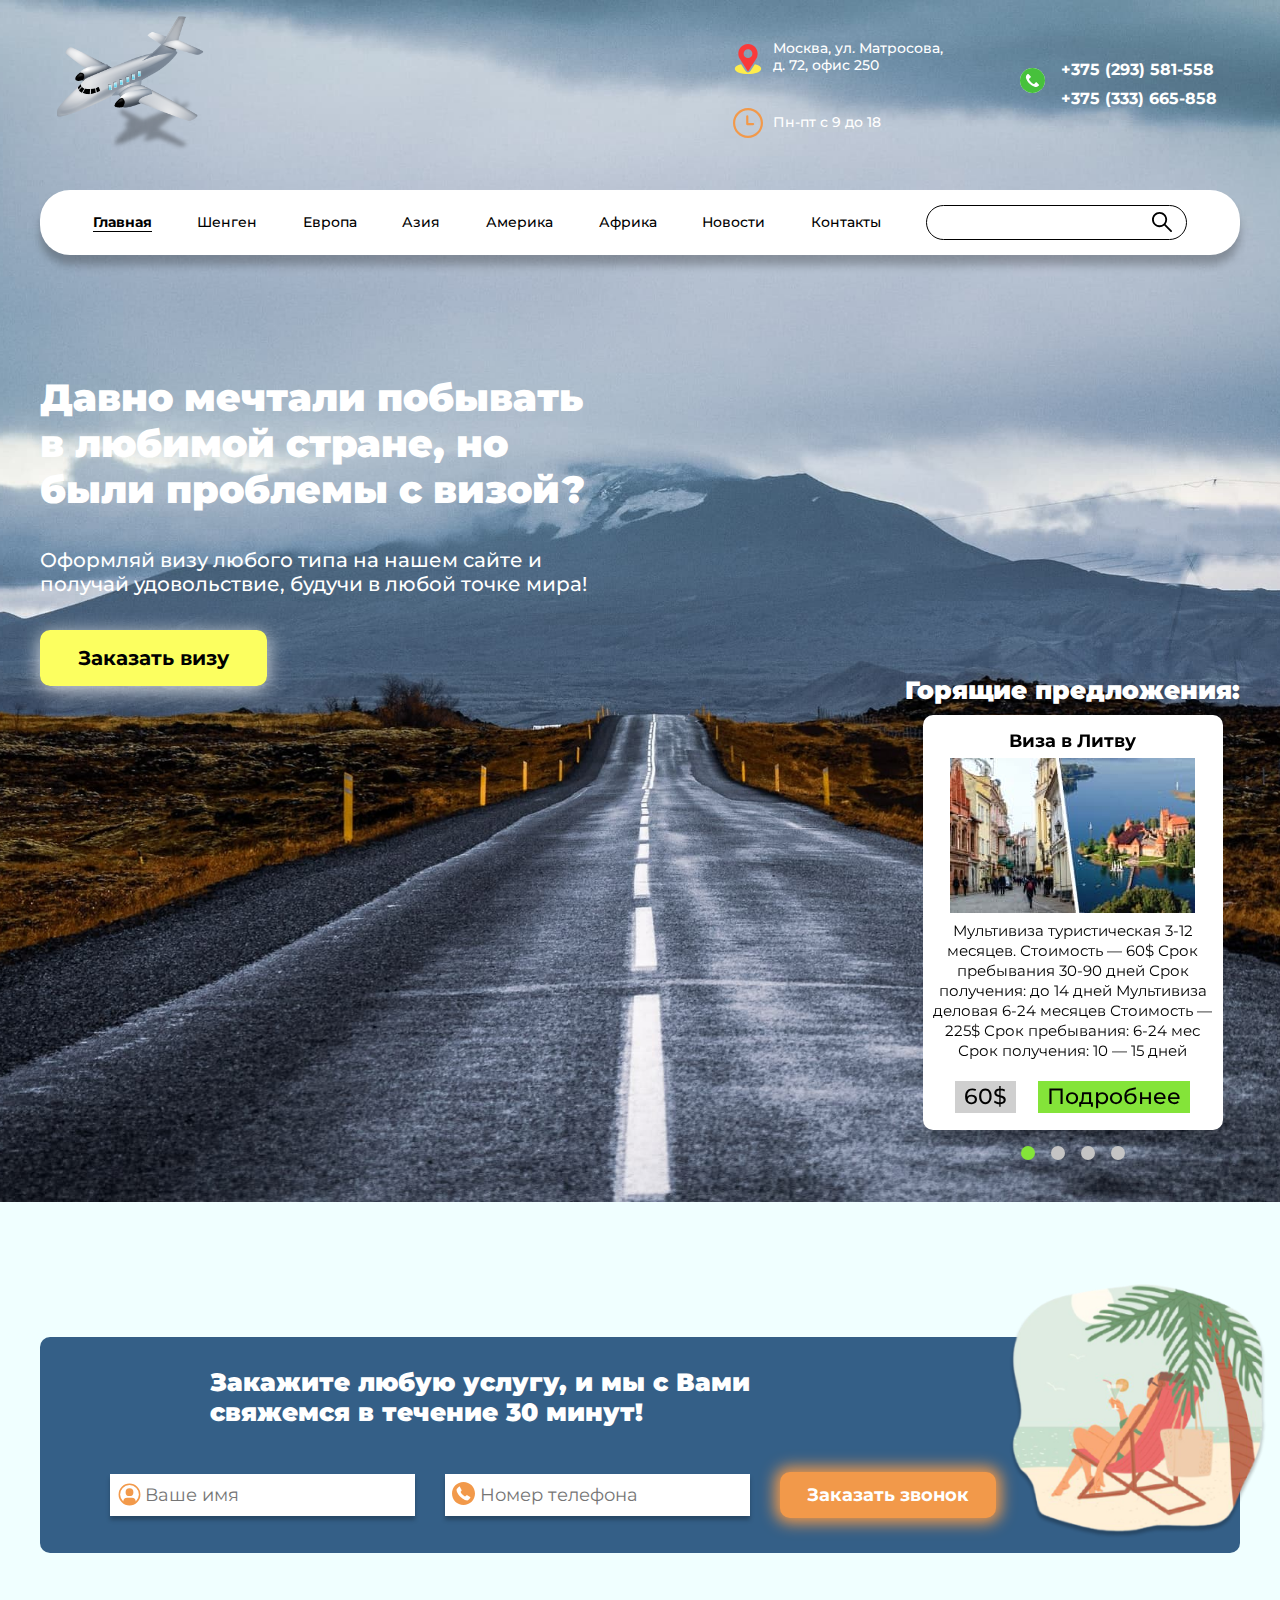
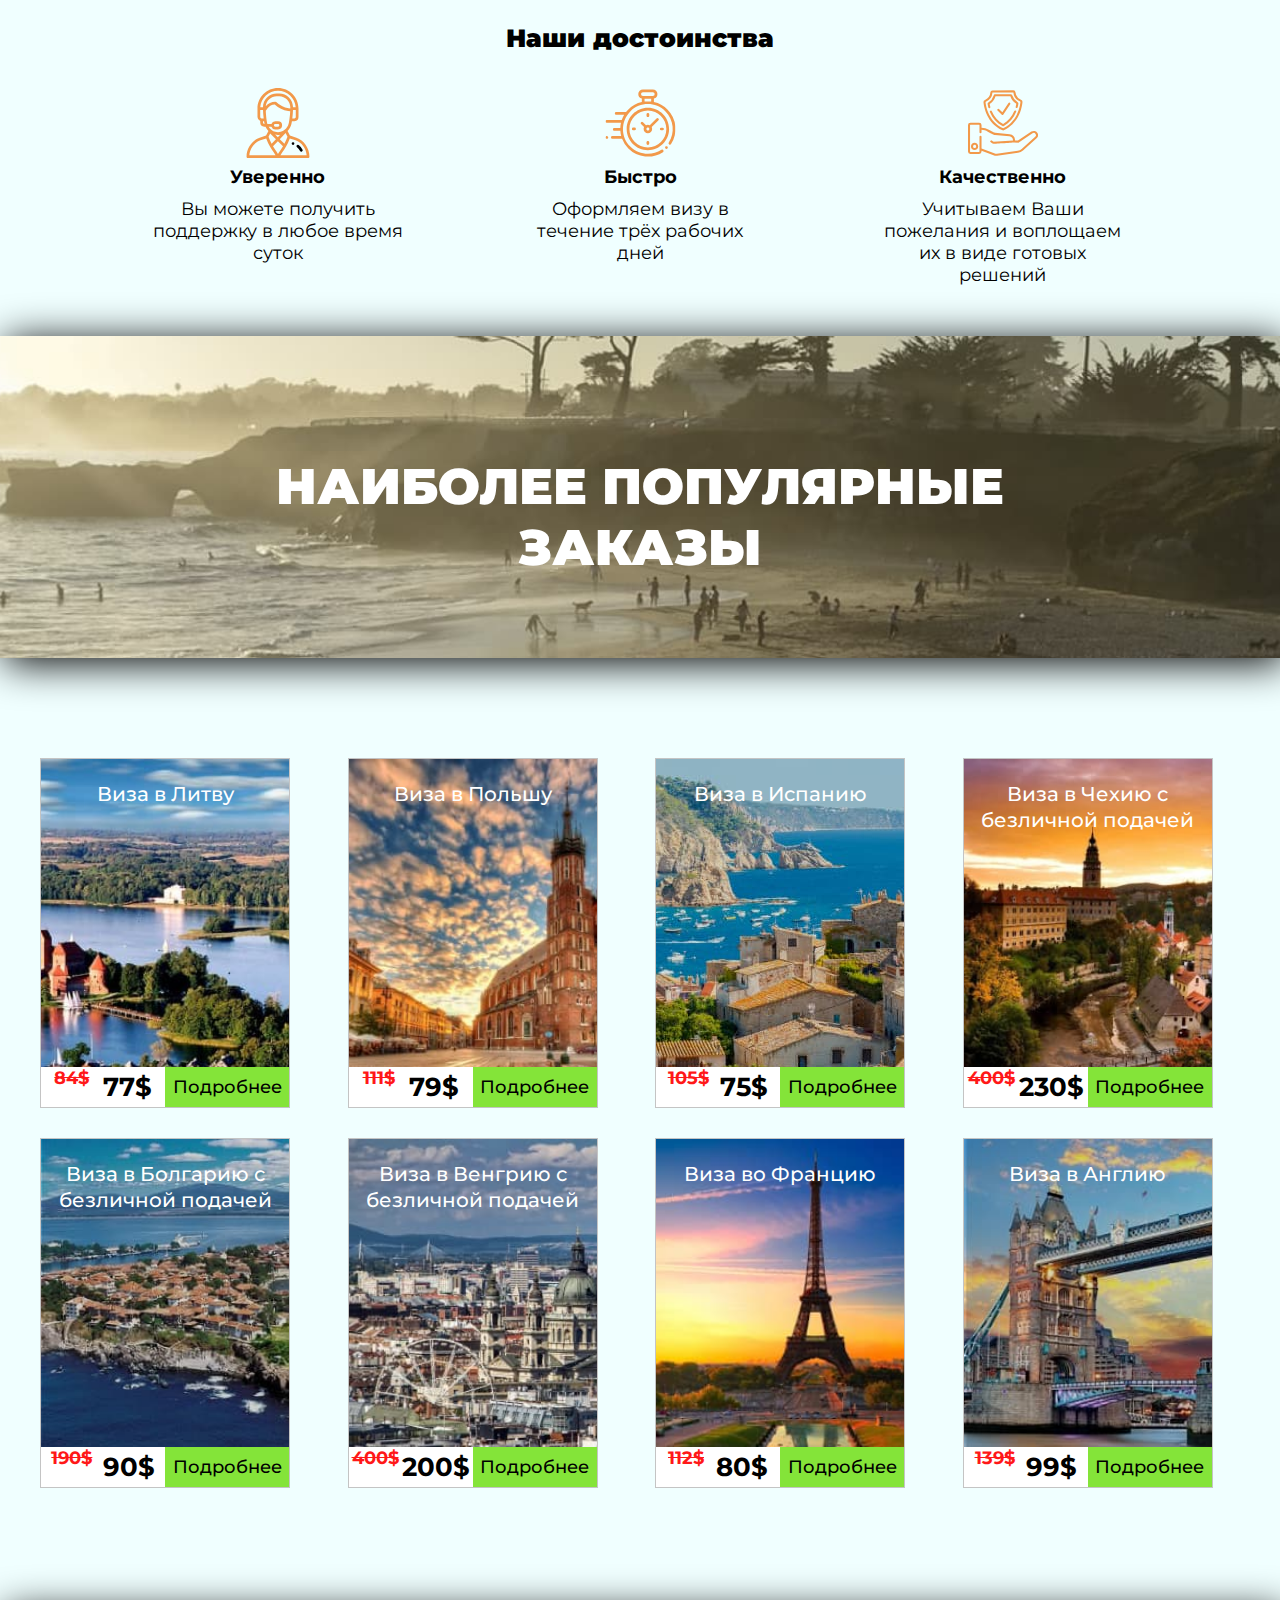
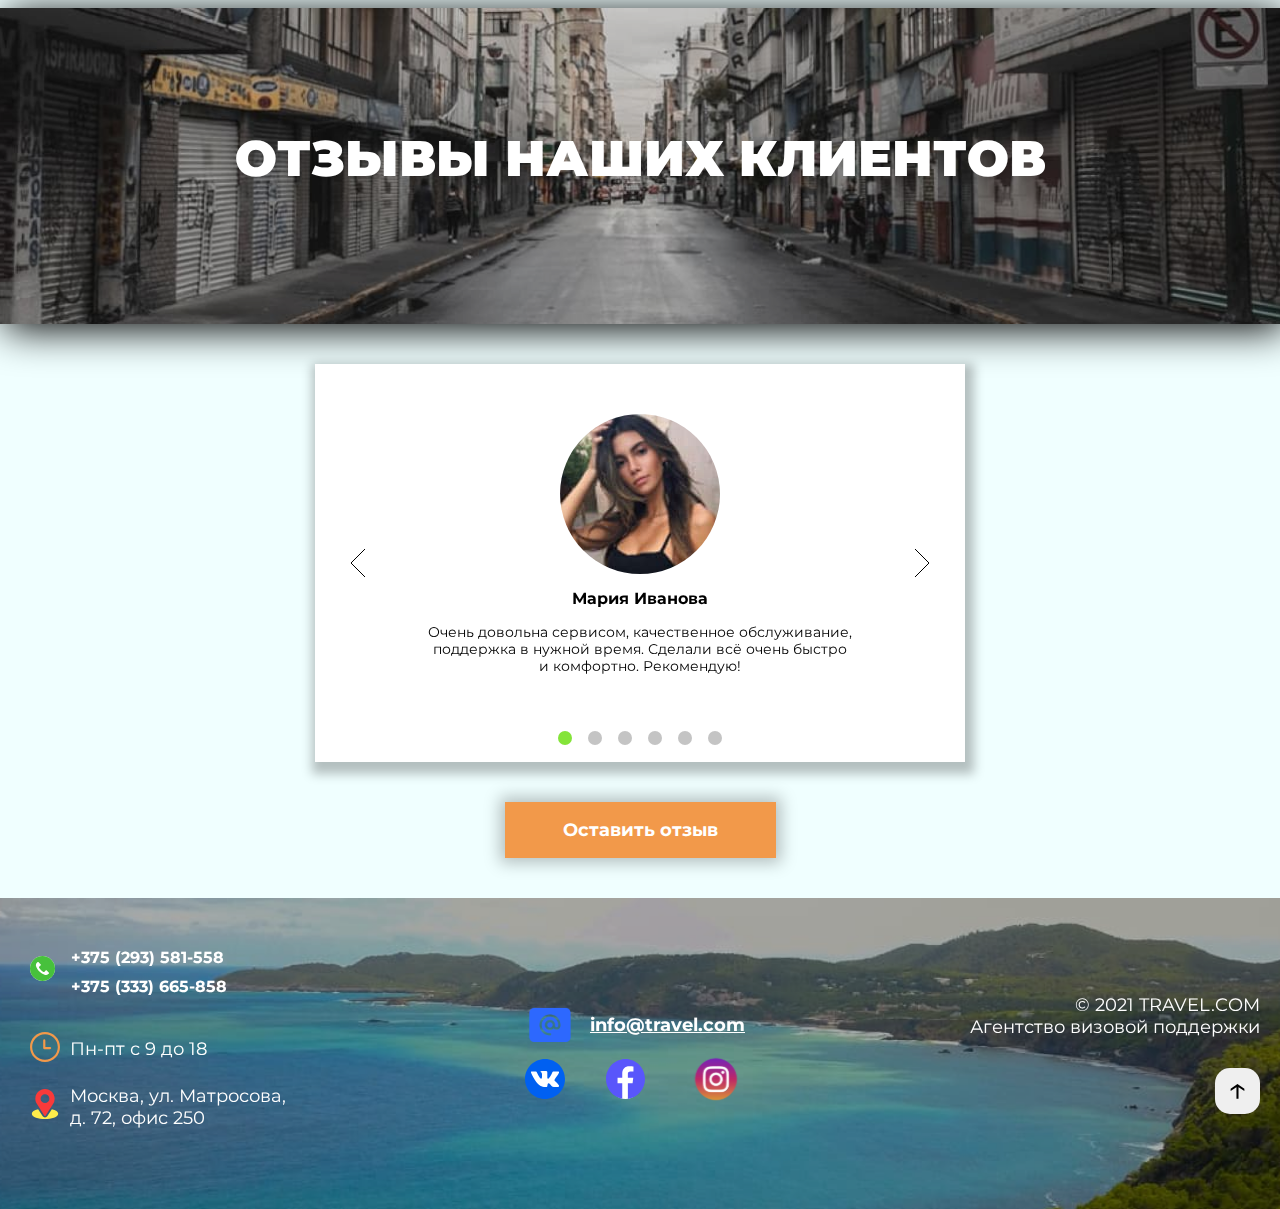
==== index.html @ 192dc411 "Travelling-public" ====
<!DOCTYPE html>
<html lang="ru">

<head>
   <meta charset="UTF-8">
   <meta http-equiv="X-UA-Compatible" content="IE=edge">
   <meta name="viewport" content="width=device-width, initial-scale=1.0">
   <title>Travel</title>
   <link rel="icon" href="images/icon.png">
   <link rel="stylesheet" type="text/css" href="slick/slick.css" />
   <link rel="stylesheet" href="css/style.min.css">
</head>


<div class="header__inner">
   <header class="header" id="header">
      <div class="container">
         <div class="header-top">
            <a class="header-logo" href="index.html">
               <img class="header-logo__img" src="images/logo.png" alt="Logo image">
            </a>
            <div class="header-top__contacts">
               <div class="header-top__contacts-block">
                  <div class="header-top__contacts-place contacts-place">
                     <p class="header-top__contacts-placetext">
                        Москва, ул. Матросова,
                        д. 72, офис 250
                     </p>
                  </div>
                  <div class="header-top__contacts-time contacts-time">
                     <p class="header-top__contacts-timetext">
                        Пн-пт с 9 до 18
                     </p>
                  </div>
               </div>
               <div class="header-top__contacts-phone contacts-phone">
                  <a class="header-top__contacts-phonelink" href="tel:+375293581558">+375 (293) 581-558</a>
                  <a class="header-top__contacts-phonelink" href="tel:+375333665858">+375 (333) 665-858</a>
               </div>
            </div>
            <button class="header-top__btn">
               <span></span>
            </button>
         </div>

         <nav class="header-nav ">
            <div class="header-nav__inner">
               <ul class="header-nav__menu">
                  <li class="header-nav__list">
                     <a class="header-nav__link header-nav__link--active" href="index.html">
                        Главная
                     </a>
                  </li>
                  <li class="header-nav__list">
                     <a class="header-nav__link" href="shengen.html">
                        Шенген
                     </a>
                  </li>
                  <li class="header-nav__list">
                     <a class="header-nav__link" href="europe.html">
                        Европа
                     </a>
                  </li>
                  <li class="header-nav__list">
                     <a class="header-nav__link" href="asia.html">
                        Азия
                     </a>
                  </li>
                  <li class="header-nav__list">
                     <a class="header-nav__link" href="america.html">
                        Америка
                     </a>
                  </li>
                  <li class="header-nav__list">
                     <a class="header-nav__link" href="africa.html">
                        Африка
                     </a>
                  </li>
                  <li class="header-nav__list">
                     <a class="header-nav__link" href="news.html">
                        Новости
                     </a>
                  </li>
                  <li class="header-nav__list">
                     <a class="header-nav__link" href="contacts.html">
                        Контакты
                     </a>
                  </li>
                  <li class="header-nav__list header-nav__list-search">
                     <input class="header-nav__input" type="text">
                  </li>
               </ul>
            </div>
         </nav>
      </div>
   </header>

   <div class="header-main">
      <div class="container">
         <div class="header-main__wrapper">
            <div class="header-info">
               <h1 class="header-info__title">Давно мечтали побывать в любимой стране, но были проблемы с визой?
               </h1>
               <p class="header-info__subtitle">Оформляй визу любого типа на нашем сайте и получай удовольствие,
                  будучи
                  в любой точке мира!</p>
               <a class="header-info__btn" href="visa.html">Заказать визу</a>
            </div>
            <div class="header-slider">
               <h4 class="header-slider__title">Горящие предложения:</h4>
               <div class="header-slider__inner">
                  <div class="header-slider__item">
                     <h4 class="header-slider__country">Виза в Литву</h4>
                     <img class="header-slider__photo" src="images/slider/litva.jpg" alt="Visa">
                     <p class="header-slider__description"> Мультивиза туристическая 3-12 месяцев. Стоимость — 60$
                        Срок пребывания 30-90 дней Срок получения: до 14 дней Мультивиза деловая 6-24 месяцев
                        Стоимость — 225$ Срок пребывания: 6-24 мес Срок получения: 10 — 15 дней</p>
                     <div class="header-slider__info">
                        <p class="header-slider__price">60$</p>
                        <a href="visa.html" class="header-slider__moreinfo">Подробнее</a>
                     </div>
                  </div>
                  <div class="header-slider__item">
                     <h4 class="header-slider__country">Виза в Канаду</h4>
                     <img class="header-slider__photo" src="images/slider/canada.jpg" alt="Visa">
                     <p class="header-slider__description"> Мультивиза туристическая 3-12 месяцев. Стоимость —
                        120$
                        Срок пребывания 30-90 дней Срок получения: до 14 дней Мультивиза деловая 6-24 месяцев
                        Стоимость — 225$ Срок пребывания: 6-24 мес Срок получения: 10 — 15 дней</p>
                     <div class="header-slider__info">
                        <p class="header-slider__price">120$</p>
                        <a href="visa.html" class="header-slider__moreinfo">Подробнее</a>
                     </div>
                  </div>
                  <div class="header-slider__item">
                     <h4 class="header-slider__country">Виза в Болгарию</h4>
                     <img class="header-slider__photo" src="images/slider/bulgaria.jpg" alt="Visa">
                     <p class="header-slider__description"> Мультивиза туристическая 3-12 месяцев. Стоимость — 90$
                        Срок пребывания 30-90 дней Срок получения: до 14 дней Мультивиза деловая 6-24 месяцев
                        Стоимость — 225$ Срок пребывания: 6-24 мес Срок получения: 10 — 15 дней</p>
                     <div class="header-slider__info">
                        <p class="header-slider__price">90$</p>
                        <a href="visa.html" class="header-slider__moreinfo">Подробнее</a>
                     </div>
                  </div>
                  <div class="header-slider__item">
                     <h4 class="header-slider__country">Виза в Египет</h4>
                     <img class="header-slider__photo" src="images/slider/egipet.jpg" alt="Visa">
                     <p class="header-slider__description"> Мультивиза туристическая 3-12 месяцев. Стоимость — 50$
                        Срок пребывания 30-90 дней Срок получения: до 14 дней Мультивиза деловая 6-24 месяцев
                        Стоимость — 225$ Срок пребывания: 6-24 мес Срок получения: 10 — 15 дней</p>
                     <div class="header-slider__info">
                        <p class="header-slider__price">50$</p>
                        <a href="visa.html" class="header-slider__moreinfo">Подробнее</a>
                     </div>
                  </div>
               </div>
            </div>
         </div>
      </div>
   </div>
</div>
<main class="main">
   <section class="information">
      <div class="container">
         <div class="form">
            <h3 class="form__title">
               Закажите любую услугу, и мы с Вами свяжемся в течение 30 минут!
            </h3>
            <form class="form__section" action="#">
               <div class="form__wrapper">
                  <div class="form__name-box">
                     <input class="form__name" type="text" placeholder="Ваше имя">
                  </div>
                  <div class="form__phone-box">
                     <input class="form__phone" type="text" placeholder="Номер телефона">
                  </div>
               </div>
               <button class="form__btn">Заказать звонок</button>
            </form>
         </div>
         <div class="advantages">
            <div class="advantages__wrapper">
               <h3 class="advantages__title">Наши достоинства</h3>
               <div class="advantages__inner">
                  <div class="advantages__item">
                     <img class="advantages__img" src="images/icons/support.svg" alt="">
                     <h6 class="advantages__name">Уверенно</h6>
                     <p class="advantages__text">Вы можете получить поддержку в любое время суток</p>
                  </div>
                  <div class="advantages__item">
                     <img class="advantages__img" src="images/icons/clock1.svg" alt="">
                     <h6 class="advantages__name">Быстро</h6>
                     <p class="advantages__text">Оформляем визу в течение трёх рабочих дней</p>
                  </div>
                  <div class="advantages__item">
                     <img class="advantages__img" src="images/icons/shield.svg" alt="">
                     <h6 class="advantages__name">Качественно</h6>
                     <p class="advantages__text">Учитываем Ваши пожелания и воплощаем их в виде готовых решений</p>
                  </div>
               </div>
            </div>
         </div>
      </div>
   </section>
   <div class="most-popular">
      <h5 class="most-popular__title">НАИБОЛЕЕ ПОПУЛЯРНЫЕ ЗАКАЗЫ</h5>
   </div>
   <section class="countries">
      <div class="container">
         <div class="countries__inner">
            <div class="countries__item" style="background-image:url(images/countries/Lithuania.jpg);">
               <h2 class="countries__title">Виза в Литву</h2>
               <div class="countries__info">
                  <div class="countries__price">
                     <div class="countries__price-old">84$</div>
                     <div class="countries__price-new">77$</div>
                  </div>
                  <a href="visa.html" class="countries__description">Подробнее</a>
               </div>
            </div>
            <div class="countries__item" style="background-image:url(images/countries/Poland.jpg)">
               <h2 class="countries__title">Виза в Польшу</h2>
               <div class="countries__info">
                  <div class="countries__price">
                     <div class="countries__price-old">111$</div>
                     <div class="countries__price-new">79$</div>
                  </div>
                  <a href="visa.html" class="countries__description">Подробнее</a>
               </div>
            </div>
            <div class="countries__item" style="background-image:url(images/countries/Spain.jpg)">
               <h2 class="countries__title">Виза в Испанию</h2>
               <div class="countries__info">
                  <div class="countries__price">
                     <div class="countries__price-old">105$</div>
                     <div class="countries__price-new">75$</div>
                  </div>
                  <a href="visa.html" class="countries__description">Подробнее</a>
               </div>
            </div>
            <div class="countries__item" style="background-image:url(images/countries/Czech.jpg)">
               <h2 class="countries__title">Виза в Чехию с безличной подачей</h2>
               <div class="countries__info">
                  <div class="countries__price">
                     <div class="countries__price-old">400$</div>
                     <div class="countries__price-new">230$</div>
                  </div>
                  <a href="visa.html" class="countries__description">Подробнее</a>
               </div>
            </div>
            <div class="countries__item" style="background-image:url(images/countries/Bulgaria.jpg)">
               <h2 class="countries__title">Виза в Болгарию с безличной подачей</h2>
               <div class="countries__info">
                  <div class="countries__price">
                     <div class="countries__price-old">190$</div>
                     <div class="countries__price-new">90$</div>
                  </div>
                  <a href="visa.html" class="countries__description">Подробнее</a>
               </div>
            </div>
            <div class="countries__item" style="background-image:url(images/countries/Hungary.jpg)">
               <h2 class="countries__title">Виза в Венгрию с безличной подачей</h2>
               <div class="countries__info">
                  <div class="countries__price">
                     <div class="countries__price-old">400$</div>
                     <div class="countries__price-new">200$</div>
                  </div>
                  <a href="visa.html" class="countries__description">Подробнее</a>
               </div>
            </div>
            <div class="countries__item" style="background-image:url(images/countries/France.jpg)">
               <h2 class="countries__title">Виза во Францию</h2>
               <div class="countries__info">
                  <div class="countries__price">
                     <div class="countries__price-old">112$</div>
                     <div class="countries__price-new">80$</div>
                  </div>
                  <a href="visa.html" class="countries__description">Подробнее</a>
               </div>
            </div>
            <div class="countries__item" style="background-image:url(images/countries/England.jpg)">
               <h2 class="countries__title">Виза в Англию</h2>
               <div class="countries__info">
                  <div class="countries__price">
                     <div class="countries__price-old">139$</div>
                     <div class="countries__price-new">99$</div>
                  </div>
                  <a href="visa.html" class="countries__description">Подробнее</a>
               </div>
            </div>
         </div>
      </div>
   </section>
   <div class="our-reviews">
      <h5 class="reviews__title">Отзывы наших клиентов</h5>
   </div>
   <section class="reviews">
      <div class="container">
         <div class="reviews__slider">
            <div class="reviews__slider-item">
               <img class="reviews__slider-img" src="images/reviews/author1.jpg" alt="avatar">
               <p class="reviews__slider-author">Мария Иванова</p>
               <p class="reviews__slider-text">Очень довольна сервисом, качественное обслуживание, поддержка в нужной
                  время. Сделали всё очень быстро и комфортно. Рекомендую!</p>
            </div>
            <div class="reviews__slider-item">
               <img class="reviews__slider-img" src="images/reviews/author2.jpg" alt="avatar">
               <p class="reviews__slider-author">Сергей Орехов</p>
               <p class="reviews__slider-text">Очень доволен сервисом, качественное обслуживание, поддержка в нужной
                  время. Сделали всё очень быстро и комфортно. Рекомендую!</p>
            </div>
            <div class="reviews__slider-item">
               <img class="reviews__slider-img" src="images/reviews/author1.jpg" alt="avatar">
               <p class="reviews__slider-author">Мария Иванова</p>
               <p class="reviews__slider-text">Очень довольна сервисом, качественное обслуживание, поддержка в нужной
                  время. Сделали всё очень быстро и комфортно. Рекомендую!</p>
            </div>
            <div class="reviews__slider-item">
               <img class="reviews__slider-img" src="images/reviews/author2.jpg" alt="avatar">
               <p class="reviews__slider-author">Сергей Орехов</p>
               <p class="reviews__slider-text">Очень доволен сервисом, качественное обслуживание, поддержка в нужной
                  время. Сделали всё очень быстро и комфортно. Рекомендую!</p>
            </div>
            <div class="reviews__slider-item">
               <img class="reviews__slider-img" src="images/reviews/author1.jpg" alt="avatar">
               <p class="reviews__slider-author">Мария Иванова</p>
               <p class="reviews__slider-text">Очень довольна сервисом, качественное обслуживание, поддержка в нужной
                  время. Сделали всё очень быстро и комфортно. Рекомендую!</p>
            </div>
            <div class="reviews__slider-item">
               <img class="reviews__slider-img" src="images/reviews/author2.jpg" alt="avatar">
               <p class="reviews__slider-author">Сергей Орехов</p>
               <p class="reviews__slider-text">Очень доволен сервисом, качественное обслуживание, поддержка в нужной
                  время. Сделали всё очень быстро и комфортно. Рекомендую!</p>
            </div>
         </div>
         <button class="reviews__btn">Оставить отзыв</button>
      </div>
   </section>
</main>
<footer class="footer">
   <div class="footer__bottom">
      <div class="footer__contacts">
         <div class="header-top__contacts-phone contacts-phone">
            <a class="header-top__contacts-phonelink" href="tel:+375293581558">+375 (293) 581-558</a>
            <a class="header-top__contacts-phonelink" href="tel:+375333665858">+375 (333) 665-858</a>
         </div>
         <div class="header-top__contacts-time contacts-time">
            <p class="header-top__contacts-timetext">
               Пн-пт с 9 до 18
            </p>
         </div>
         <div class="header-top__contacts-place contacts-place">
            <p class="header-top__contacts-placetext">
               Москва, ул. Матросова,
               д. 72, офис 250
            </p>
         </div>
      </div>
      <div class="footer__social">
         <div class="footer__social-email">
            <img class="footer__social-email-img" src="images/footer/email.svg" alt="email">
            <a class="footer__social-email-link" href="#">info@travel.com</a>
         </div>
         <div class="footer__social-media">
            <a class="footer__social-media-link" href="#"><img class="footer__social-media-img"
                  src="images/footer/vk.svg" alt="vk"></a>
            <a class="footer__social-media-link" href="#"><img class="footer__social-media-img"
                  src="images/footer/facebook.svg" alt="facebook"></a>
            <a class="footer__social-media-link" href="#"><img class="footer__social-media-img"
                  src="images/footer/instagram.svg" alt="instagram"></a>
         </div>
      </div>
      <div class="footer__rights">
         <p class="footer__rights-text">© 2021 TRAVEL.COM</p>
         <p class="footer__rights-text">Агентство визовой поддержки</p>
         <button class="footer__rights-btn" href="#header">
            <img class="footer__rights-up" src="images/footer/up.svg" alt="up">
         </button>
      </div>
   </div>
</footer>
   <script src="js/main.min.js"></script>
   </body>
</html>
---- css/style.min.css ----
.visa__text-duration,.visa__text-recieve,body{font-family:"Montserrat-Regular",sans-serif;font-weight:400}.contacts__email,.contacts__address,.visa__requirements,.visa__text-duration span,.visa__text-recieve span,.visa__country-title,.countries__description,.countries__title,.header-slider__info,.header-info__subtitle,.header{font-family:"Montserrat-Medium",sans-serif;font-weight:500}.contacts__phones,.contacts__title,.contacts__main::before,.visa__end,.visa__text-title,.news__title,.news__main::before,.visa__aside::before,.visa__countries-name,.visa__countries-grid::before,.visa__main-title,.visa__directions,.footer__social-email-link,.reviews__btn,.reviews__slider-author,.countries__price,.advantages__name,.form__btn,.header-slider__country,.header-info__btn,.header-nav__link--active,.header-top__contacts-phone{font-family:"Montserrat-Bold",sans-serif;font-weight:700}.visa-title,.reviews__title,.most-popular__title,.advantages__title,.form__title,.header-slider__title,.header-info__title{font-family:"Montserrat-Black",sans-serif;font-weight:900}@font-face{font-family:"Montserrat-Black";font-weight:900;font-style:normal;src:local("Montserrat-Black"),url("../fonts/Montserrat-Black.woff"),url("../fonts/Montserrat-Black.woff2");font-display:swap}@font-face{font-family:"Montserrat-Bold";font-weight:700;font-style:normal;src:local("Montserrat-Bold"),url("../fonts/Montserrat-Bold.woff"),url("../fonts/Montserrat-Bold.woff2");font-display:swap}@font-face{font-family:"Montserrat-Medium";font-weight:500;font-style:normal;src:local("Montserrat-Medium"),url("../fonts/Montserrat-Medium.woff"),url("../fonts/Montserrat-Medium.woff2");font-display:swap}@font-face{font-family:"Montserrat-Regular";font-weight:400;font-style:normal;src:local("Montserrat-Regular"),url("../fonts/Montserrat-Regular.woff"),url("../fonts/Montserrat-Regular.woff2");font-display:swap}html{-webkit-box-sizing:border-box;box-sizing:border-box}*,*::after,*::before{-webkit-box-sizing:inherit;box-sizing:inherit}a{text-decoration:none;color:inherit}ul,ol{padding:0}body,h1,h2,h3,h4,h5,h6,p,ul,ol,li,figure,figcaption,blockquote,dl,dd{margin:0}ul{list-style:none}img{max-width:100%;display:block}input,button,textarea,select{font:inherit}.slick-slider{position:relative;display:block;-webkit-box-sizing:border-box;box-sizing:border-box;-webkit-touch-callout:none;-webkit-user-select:none;-moz-user-select:none;-ms-user-select:none;user-select:none;-ms-touch-action:pan-y;touch-action:pan-y;-webkit-tap-highlight-color:rgba(0,0,0,0)}.slick-list{position:relative;overflow:hidden;display:block;margin:0;padding:0}.slick-list:focus{outline:none}.slick-list.dragging{cursor:pointer;cursor:hand}.slick-slider .slick-track,.slick-slider .slick-list{-webkit-transform:translate3d(0, 0, 0);-ms-transform:translate3d(0, 0, 0);transform:translate3d(0, 0, 0)}.slick-track{position:relative;left:0;top:0;display:block;margin-left:auto;margin-right:auto}.slick-track:before,.slick-track:after{content:"";display:table}.slick-track:after{clear:both}.slick-loading .slick-track{visibility:hidden}.slick-slide{float:left;height:100%;min-height:1px;display:none}[dir=rtl] .slick-slide{float:right}.slick-slide img{display:block}.slick-slide.slick-loading img{display:none}.slick-slide.dragging img{pointer-events:none}.slick-initialized .slick-slide{display:block}.slick-loading .slick-slide{visibility:hidden}.slick-vertical .slick-slide{display:block;height:auto;border:1px solid rgba(0,0,0,0)}.slick-arrow.slick-hidden{display:none}html,body{height:100%}body{font-size:18px;line-height:22px;color:#000}.container{max-width:1230px;margin:0 auto;padding:0 15px}.header-page .header-top__contacts-placetext,.header-page .header-top__contacts-timetext,.header-page .contacts-phone{color:#000}.header-page .header-nav{-webkit-box-shadow:0px 3px 10px 6px rgba(0,0,0,.25);box-shadow:0px 3px 10px 6px rgba(0,0,0,.25);border-radius:100px}.header-page .header-top__btn::before,.header-page .header-top__btn::after{background-color:#000}.header-page .btn-menu span{background-color:#000}body{background-color:azure}.header{font-size:14px;line-height:17px;color:#000;padding-top:10px;margin-bottom:120px}.header__inner{min-height:100vh;background-image:url("../images/1.jpg");background-repeat:no-repeat;background-size:cover;background-position:top center}.header-logo__img{-o-object-fit:contain;object-fit:contain;width:180px;height:150px}.header-top{display:-webkit-box;display:-ms-flexbox;display:flex;-webkit-box-pack:justify;-ms-flex-pack:justify;justify-content:space-between;margin-bottom:30px}.header-top__btn{display:none}.header-top__contacts{display:-webkit-box;display:-ms-flexbox;display:flex;-webkit-box-pack:justify;-ms-flex-pack:justify;justify-content:space-between;-webkit-box-align:center;-ms-flex-align:center;align-items:center}.header-top__contacts-block{display:-webkit-box;display:-ms-flexbox;display:flex;-webkit-box-orient:vertical;-webkit-box-direction:normal;-ms-flex-direction:column;flex-direction:column;margin-right:57px}.header-top__contacts-place{margin-bottom:40px}.header-top__contacts-phonelink{border:1px solid rgba(0,0,0,0);-webkit-transition:all .3s;-o-transition:all .3s;transition:all .3s}.header-top__contacts-phonelink:hover{border-bottom:1px solid #fff}.header-top__contacts-phonelink+.header-top__contacts-phonelink{display:inline-block;margin-top:8px}.header-top__contacts-phone{font-size:16px;line-height:20px}.header-top__contacts-place,.header-top__contacts-time,.header-top__contacts-phone{color:#fff;width:230px;padding-left:50px;position:relative}.header-top__contacts-place::before,.header-top__contacts-time::before,.header-top__contacts-phone::before{content:"";position:absolute;width:30px;height:30px}.header-top__contacts-place::before{top:4px;left:10px;background-image:url("../images/icons/location.svg");background-repeat:no-repeat}.header-top__contacts-time::before{top:-6px;left:10px;background-image:url("../images/icons/clock.svg");background-repeat:no-repeat}.header-top__contacts-phone::before{top:8px;left:10px;background-image:url("../images/icons/phone.svg");background-repeat:no-repeat}.header-nav{width:100%;z-index:10}.header-nav__menu{width:100%;display:-webkit-box;display:-ms-flexbox;display:flex;-ms-flex-pack:distribute;justify-content:space-around;-webkit-box-align:center;-ms-flex-align:center;align-items:center;background-color:#fff;padding:15px 30px;border-radius:30px;-webkit-box-shadow:0px 10px 8px 0px rgba(0,0,0,.25);box-shadow:0px 10px 8px 0px rgba(0,0,0,.25)}.header-nav__link{font-size:14px;line-height:17px;border-bottom:1px solid rgba(0,0,0,0);-webkit-transition:all .3s;-o-transition:all .3s;transition:all .3s}.header-nav__link:hover{border-bottom:1px solid #000}.header-nav__link--active{border-bottom:1px solid #000}.header-nav__list-search{position:relative}.header-nav__list-search:after{content:"";position:absolute;background-image:url("../images/icons/search.svg");background-repeat:no-repeat;width:30px;height:30px;right:5px;top:7px;cursor:pointer}.header-nav__input{border-radius:20px;border:1px solid #000;padding:8px 40px 8px 20px;outline:none}.header-main__wrapper{display:-webkit-box;display:-ms-flexbox;display:flex;-webkit-box-pack:justify;-ms-flex-pack:justify;justify-content:space-between}.header-info__title{margin-bottom:35px;font-size:38px;line-height:46px}.header-info__subtitle{font-size:20px;line-height:24px;margin-bottom:50px}.header-info__title,.header-info__subtitle{max-width:570px;color:#fff}.header-info__btn{font-size:20px;line-height:24px;padding:16px 38px;background:#fcff60;-webkit-box-shadow:0px 4px 20px rgba(255,255,255,.8);box-shadow:0px 4px 20px rgba(255,255,255,.8);border-radius:10px;text-align:center;-webkit-transition:all .3s;-o-transition:all .3s;transition:all .3s}.header-info__btn:hover{background:rgba(237,240,50,.737254902)}.header-slider{max-width:350px;margin-top:300px;z-index:1}.header-slider__inner{max-width:300px;margin:0 auto}.header-slider__title{font-size:25px;line-height:30px;color:#fff;text-align:center;margin-bottom:10px}.header-slider__item{text-align:center;background-color:#fff;border-radius:10px;-webkit-box-shadow:0px 4px 15px rgba(0,0,0,.25);box-shadow:0px 4px 15px rgba(0,0,0,.25);padding:15px 10px 17px 10px;margin-bottom:10px}.header-slider__country{font-size:18px;line-height:22px;color:#000;margin-bottom:6px}.header-slider__photo{margin:0 auto;width:245px;height:155px;-o-object-fit:cover;object-fit:cover;margin-bottom:8px}.header-slider__description{font-size:15px;line-height:20px;text-align:center;margin-bottom:20px}.header-slider__info{display:-webkit-box;display:-ms-flexbox;display:flex;-webkit-box-pack:space-evenly;-ms-flex-pack:space-evenly;justify-content:space-evenly;font-size:22px;color:#000}.header-slider__price{background-color:#cfcfcf;padding:5px 9px}.header-slider__moreinfo{padding:5px 9px;background-color:#84e439;-webkit-transition:all .3s;-o-transition:all .3s;transition:all .3s}.header-slider__moreinfo:hover{background-color:#70c331}.slick-dots{display:-webkit-box;display:-ms-flexbox;display:flex;-webkit-box-pack:center;-ms-flex-pack:center;justify-content:center;-webkit-box-align:center;-ms-flex-align:center;align-items:center;margin-bottom:40px}.slick-dots li{margin:0 8px}.slick-dots li button{width:14px;height:14px;padding:0;border:none;background-color:#c4c4c4;font-size:0;border-radius:50%;cursor:pointer}.slick-dots li.slick-active button{background-color:#84e439}.information{padding-top:135px}.form{background-color:#345f87;border-radius:10px;position:relative;margin-bottom:70px;padding:0 25px 35px 70px}.form__section{display:-webkit-box;display:-ms-flexbox;display:flex;-webkit-box-pack:center;-ms-flex-pack:center;justify-content:center;-webkit-box-align:center;-ms-flex-align:center;align-items:center}.form__wrapper{margin-right:30px}.form::after{content:"";position:absolute;background-image:url("../images/form/girl.png");background-repeat:no-repeat;background-size:contain;right:-85px;bottom:-35px;width:375px;height:375px}.form__title{color:#fff;font-size:25px;line-height:30px;max-width:570px;padding-top:30px;padding-bottom:45px;margin-left:100px}.form__name-box,.form__phone-box{position:relative;display:inline;width:100%;height:100%}.form__name-box::before,.form__phone-box::before{content:"";position:absolute;width:25px;height:25px;background-repeat:no-repeat}.form__name-box::before{background-image:url("../images/form/user-icon.svg");top:-2px;left:7px}.form__phone-box::before{background-image:url("../images/form/phone.svg");top:-2px;left:7px}.form__name,.form__phone{-webkit-box-shadow:0px 4px 4px rgba(0,0,0,.25);box-shadow:0px 4px 4px rgba(0,0,0,.25);outline:none;padding:10px 10px 10px 35px;border:none}.form__name{margin-right:25px}.form__btn{margin-right:auto;background-color:#f2994a;padding:12px 27px;border:none;outline:none;cursor:pointer;-webkit-box-shadow:0px 0px 15px 5px #f2994a;box-shadow:0px 0px 15px 5px #f2994a;border-radius:10px;color:#fff;-webkit-transition:all .3s;-o-transition:all .3s;transition:all .3s}.form__btn:hover{background-color:#d18a4c;-webkit-box-shadow:0px 0px 10px 3px #f2994a;box-shadow:0px 0px 10px 3px #f2994a}.advantages{margin-bottom:50px;text-align:center}.advantages__title{font-size:25px;line-height:30px;color:#000;margin-bottom:35px}.advantages__inner{display:-webkit-box;display:-ms-flexbox;display:flex;-webkit-box-pack:space-evenly;-ms-flex-pack:space-evenly;justify-content:space-evenly;-webkit-box-align:baseline;-ms-flex-align:baseline;align-items:baseline}.advantages__item{width:250px;display:-webkit-box;display:-ms-flexbox;display:flex;-webkit-box-orient:vertical;-webkit-box-direction:normal;-ms-flex-direction:column;flex-direction:column;-webkit-box-pack:center;-ms-flex-pack:center;justify-content:center;-webkit-box-align:center;-ms-flex-align:center;align-items:center}.advantages__img{margin-bottom:8px}.advantages__name{font-size:18px;color:#000;margin-bottom:10px}.most-popular{background-image:url(../images/popular.jpg);background-repeat:no-repeat;background-size:cover;background-position:center bottom;padding:120px 0 80px;margin-bottom:100px;-webkit-filter:drop-shadow(5px 5px 20px black);filter:drop-shadow(5px 5px 20px black)}.most-popular__title{font-size:50px;line-height:61px;text-align:center;color:#fff;max-width:950px;margin:0 auto;text-transform:uppercase}.countries{margin-bottom:120px}.countries__inner{display:-ms-grid;display:grid;-ms-grid-columns:(1fr)[4];grid-template-columns:repeat(4, 1fr);grid-gap:30px}.countries__item{width:250px;height:350px;display:-webkit-box;display:-ms-flexbox;display:flex;-webkit-box-orient:vertical;-webkit-box-direction:normal;-ms-flex-direction:column;flex-direction:column;-webkit-box-pack:justify;-ms-flex-pack:justify;justify-content:space-between;background:#c4c4c4;border:1px solid #c4c4c4;-webkit-transition:all .2s;-o-transition:all .2s;transition:all .2s;background-repeat:no-repeat;background-size:cover}.countries__item:hover{-webkit-box-shadow:3px 5px 10px 6px rgba(0,0,0,.25);box-shadow:3px 5px 10px 6px rgba(0,0,0,.25)}.countries__title{font-size:20px;line-height:26px;color:#fff;text-align:center;padding-top:22px}.countries__info{height:40px;display:-webkit-box;display:-ms-flexbox;display:flex;-ms-flex-pack:distribute;justify-content:space-around;-webkit-box-align:center;-ms-flex-align:center;align-items:center}.countries__price-old{color:#ff1818;text-decoration:line-through;margin-bottom:auto}.countries__price-new{font-size:26px;line-height:30px}.countries__price,.countries__description{width:50%;height:40px;display:-webkit-box;display:-ms-flexbox;display:flex;color:#000}.countries__price{background-color:#fff;-webkit-box-pack:space-evenly;-ms-flex-pack:space-evenly;justify-content:space-evenly;-webkit-box-align:center;-ms-flex-align:center;align-items:center}.countries__description{background-color:#84e439;-webkit-box-pack:center;-ms-flex-pack:center;justify-content:center;-webkit-box-align:center;-ms-flex-align:center;align-items:center;cursor:pointer;-webkit-transition:all .3s;-o-transition:all .3s;transition:all .3s}.countries__description:hover{background-color:#84d545}.our-reviews{background-image:url(../images/reviews/bg.jpg);background-repeat:no-repeat;background-size:cover;background-position:center bottom;-webkit-filter:drop-shadow(5px 5px 20px black);filter:drop-shadow(5px 5px 20px black)}.reviews{padding-bottom:40px}.reviews__title{font-size:50px;line-height:61px;text-align:center;color:#fff;text-transform:uppercase;padding:120px 0 135px;margin-bottom:40px;-webkit-backdrop-filter:brightness(0.8);backdrop-filter:brightness(0.8)}.reviews__slider{max-width:650px;margin:0 auto;text-align:center;-webkit-box-shadow:3px 6px 10px 6px rgba(0,0,0,.25);box-shadow:3px 6px 10px 6px rgba(0,0,0,.25);margin-bottom:40px;background-color:#fff}.reviews__slider-img{margin:0 auto;width:160px;height:160px;border-radius:50%;margin-bottom:15px;margin-top:50px}.reviews__slider-author{font-size:16px;line-height:20px;margin-bottom:15px}.reviews__slider-text{max-width:425px;margin:0 auto;font-size:14px;line-height:17px;margin-bottom:50px}.reviews .slick-dots{padding-bottom:15px}.reviews .slick-next,.reviews .slick-prev{border:none;background-color:rgba(0,0,0,0);padding:0;cursor:pointer;position:absolute;top:50%;-webkit-transform:translateY(-50%);-ms-transform:translateY(-50%);transform:translateY(-50%);z-index:5}.reviews .slick-prev{left:35px}.reviews .slick-next{right:35px}.reviews__btn{display:block;text-align:center;border:none;color:#fff;margin:0 auto;background:#f2994a;-webkit-box-shadow:0px 0 15px 5px rgba(0,0,0,.25);box-shadow:0px 0 15px 5px rgba(0,0,0,.25);padding:17px 58px;cursor:pointer;z-index:5;-webkit-transition:all .3s;-o-transition:all .3s;transition:all .3s}.reviews__btn:hover{background:#cd8b52;-webkit-box-shadow:0px 0 10px 5px rgba(0,0,0,.25);box-shadow:0px 0 10px 5px rgba(0,0,0,.25)}.footer{background-image:url(../images/footer/bg.jpg);background-repeat:no-repeat;background-size:cover;background-position:center top}.footer__bottom{padding:50px 20px;display:-webkit-box;display:-ms-flexbox;display:flex;-webkit-box-pack:justify;-ms-flex-pack:justify;justify-content:space-between;-webkit-box-align:center;-ms-flex-align:center;align-items:center;-webkit-backdrop-filter:brightness(0.7);backdrop-filter:brightness(0.7)}.footer__contacts{display:-webkit-box;display:-ms-flexbox;display:flex;-webkit-box-orient:vertical;-webkit-box-direction:normal;-ms-flex-direction:column;flex-direction:column;-webkit-box-pack:justify;-ms-flex-pack:justify;justify-content:space-between;-webkit-box-align:start;-ms-flex-align:start;align-items:flex-start;gap:25px}.footer .contacts-place{width:280px;margin-bottom:30px}.footer .contacts-phone{margin-bottom:15px}.footer__social{display:-webkit-box;display:-ms-flexbox;display:flex;-webkit-box-orient:vertical;-webkit-box-direction:normal;-ms-flex-direction:column;flex-direction:column}.footer__social-email{display:-webkit-box;display:-ms-flexbox;display:flex;-webkit-box-pack:justify;-ms-flex-pack:justify;justify-content:space-between;-webkit-box-align:center;-ms-flex-align:center;align-items:center}.footer__social-email-img{margin-right:15px}.footer__social-email-link{color:#fff;text-decoration:underline}.footer__social-media{display:-webkit-box;display:-ms-flexbox;display:flex;-webkit-box-pack:justify;-ms-flex-pack:justify;justify-content:space-between;-webkit-box-align:center;-ms-flex-align:center;align-items:center}.footer__rights{color:#fff;text-align:right}.footer__rights-btn{margin-top:30px;border-radius:15px;padding:15px;border:none;cursor:pointer}.visa{margin-bottom:100px}.visa-title{text-transform:uppercase;color:#fff;font-size:55px;line-height:75px;text-align:center;padding:120px 0;margin-bottom:30px}.visa__directions{font-size:20px;line-height:26px;text-align:center;margin-bottom:30px}.visa__item img{width:70px;height:70px}.visa__slider{display:-webkit-box;display:-ms-flexbox;display:flex;-webkit-box-align:center;-ms-flex-align:center;align-items:center;-webkit-box-pack:center;-ms-flex-pack:center;justify-content:center;margin-bottom:100px}.visa__slider-img{margin:0 auto 20px}.visa__country-title{text-align:center;font-size:16px;line-height:20px}.visa .slick-next,.visa .slick-prev{border:none;background-color:rgba(0,0,0,0);padding:0;cursor:pointer;position:absolute;top:50%;-webkit-transform:translateY(-50%);-ms-transform:translateY(-50%);transform:translateY(-50%);z-index:5}.visa .slick-prev{left:-60px}.visa .slick-next{right:-60px}.visa__main{position:relative;display:-webkit-box;display:-ms-flexbox;display:flex;-webkit-box-pack:justify;-ms-flex-pack:justify;justify-content:space-between}.visa__main-title{font-size:30px;line-height:37px;margin-bottom:10px}.visa__countries-grid{display:-ms-grid;display:grid;-ms-grid-columns:(1fr)[3];grid-template-columns:repeat(3, 1fr);padding:30px 40px;justify-items:center;-webkit-box-align:baseline;-ms-flex-align:baseline;align-items:baseline;gap:50px;-webkit-box-shadow:0px 4px 10px 4px rgba(0,0,0,.25);box-shadow:0px 4px 10px 4px rgba(0,0,0,.25);background-color:#fff;height:-webkit-fit-content;height:-moz-fit-content;height:fit-content;width:75%}.visa__countries-grid::before{content:"Шенген";position:absolute;left:0;top:-50px;font-size:30px;line-height:37px;margin-bottom:10px}.visa__countries-item{text-align:center;margin:0 auto}.visa__countries-name{font-size:18px;line-height:22px}.visa__countries-img{margin-bottom:10px}.visa__aside{background-color:#fff;right:0;width:250px;padding:30px 15px;-webkit-box-shadow:0px 4px 10px 4px rgba(0,0,0,.25);box-shadow:0px 4px 10px 4px rgba(0,0,0,.25);height:-webkit-fit-content;height:-moz-fit-content;height:fit-content}.visa__aside::before{content:"Новости:";position:absolute;right:105px;top:-50px;font-size:30px;line-height:37px;margin-bottom:10px}.visa__aside-wrapper{display:-webkit-box;display:-ms-flexbox;display:flex;-webkit-box-orient:vertical;-webkit-box-direction:normal;-ms-flex-direction:column;flex-direction:column}.visa__aside-item{position:relative}.visa__aside-item+.visa__aside-item{border-top:1px solid #000;padding-top:10px}.visa__aside-text{display:inline-block;margin-bottom:7px}.visa__aside-info{display:-webkit-box;display:-ms-flexbox;display:flex;-webkit-box-pack:justify;-ms-flex-pack:justify;justify-content:space-between;margin-bottom:10px;font-size:12px;line-height:16px}.visa__aside-date{color:#757575;margin-left:20px}.visa__aside-date::before{position:absolute;content:"";background-image:url(../images/shengen/time.svg);width:16px;height:16px;left:0;bottom:10px}.visa__aside-description{margin-right:10px;color:#f2994a}.visa__aside-description::before{position:absolute;content:"";width:8px;height:6px;background-image:url(../images/shengen/arrow-more.svg);right:0;bottom:14px}.shengen__bg-wrapper,.europe__bg-wrapper,.asia__bg-wrapper,.america__bg-wrapper,.africa__bg-wrapper,.news__bg-wrapper,.lithuania__bg-wrapper,.contacts__bg-wrapper{background-repeat:no-repeat;background-size:cover;background-position:center}.shengen__bg-wrapper{background-image:url(../images/shengen/bg.jpg)}.europe__bg-wrapper{background-image:url(../images/europe/bg.jpg)}.europe__countries-grid{-webkit-box-align:end;-ms-flex-align:end;align-items:end}.europe__countries-grid::before{content:"Европа"}.asia__bg-wrapper{background-image:url(../images/asia/bg.jpg)}.asia__countries-grid::before{content:"Азия"}.america__bg-wrapper{background-image:url(../images/america/bg.jpg)}.america__countries-grid{-ms-grid-columns:(1fr)[2];grid-template-columns:repeat(2, 1fr);gap:100px}.america__countries-grid::before{content:"Америка"}.africa__bg-wrapper{background-image:url(../images/africa/bg.jpg)}.africa__countries-grid::before{content:"Африка"}.lithuania__bg-wrapper{background-image:url(../images/visa/bg.jpg)}.news__bg-wrapper{background-image:url(../images/news/bg.jpg)}.news__main{background-color:#fff;padding:40px 100px;-webkit-box-shadow:0px 4px 10px 4px rgba(0,0,0,.25);box-shadow:0px 4px 10px 4px rgba(0,0,0,.25);display:-webkit-box;display:-ms-flexbox;display:flex;-webkit-box-orient:vertical;-webkit-box-direction:normal;-ms-flex-direction:column;flex-direction:column;gap:40px;position:relative}.news__main::before{content:"Новости";position:absolute;left:50%;-webkit-transform:translateX(-50%);-ms-transform:translateX(-50%);transform:translateX(-50%);top:-50px;font-size:30px;line-height:37px}.news__item{display:-webkit-box;display:-ms-flexbox;display:flex;-webkit-box-align:center;-ms-flex-align:center;align-items:center}.news__item+.news__item{border-top:1px solid #000;padding-top:40px}.news__img{min-width:270px;margin-right:30px}.news__img img{width:270px;height:170px;-o-object-fit:cover;object-fit:cover;border-radius:16px}.news__info{display:-webkit-box;display:-ms-flexbox;display:flex;-webkit-box-orient:vertical;-webkit-box-direction:normal;-ms-flex-direction:column;flex-direction:column}.news__title{margin-bottom:12px;font-size:18px;line-height:22px;-webkit-transition:color .3s;-o-transition:color .3s;transition:color .3s}.news__title:hover{color:#f2994a}.news__text{margin-bottom:20px}.news__description{display:-webkit-box;display:-ms-flexbox;display:flex;-webkit-box-pack:justify;-ms-flex-pack:justify;justify-content:space-between;position:relative}.news__date{margin-left:20px;color:#757575}.news__date::before{content:"";position:absolute;background-image:url(../images/shengen/time.svg);width:16px;height:16px;bottom:3px;left:0}.news__more{margin-right:25px;-webkit-transition:color .3s;-o-transition:color .3s;transition:color .3s}.news__more:hover{color:#f2994a}.news__more::after{content:"";position:absolute;background-image:url(../images/news/arrow.svg);background-repeat:no-repeat;width:16px;height:15px;right:0;bottom:0}.news-page__item{-webkit-box-align:start;-ms-flex-align:start;align-items:flex-start}.news-page__title:hover{color:#000}.visa__info{width:75%;background-color:#fff;padding:40px;-webkit-box-shadow:0px 4px 10px 4px rgba(0,0,0,.25);box-shadow:0px 4px 10px 4px rgba(0,0,0,.25)}.visa__block-left{margin-bottom:60px}.visa__block-right{text-align:right;margin-bottom:60px}.visa__img{width:375px;height:250px;border-radius:20px;float:left;margin-right:20px;margin-bottom:25px;-webkit-filter:drop-shadow(0px 15px 5px rgba(0, 0, 0, 0.25));filter:drop-shadow(0px 15px 5px rgba(0, 0, 0, 0.25))}.visa__img-right{width:375px;height:250px;border-radius:20px;float:right;margin-left:20px;margin-bottom:10px;-webkit-filter:drop-shadow(0px 15px 5px rgba(0, 0, 0, 0.25));filter:drop-shadow(0px 15px 5px rgba(0, 0, 0, 0.25))}.visa__text-title{margin-bottom:8px;font-size:18px;line-height:22px}.visa__text-ordinary{margin-bottom:25px}.visa__text-duration,.visa__text-recieve{text-decoration:none;margin-bottom:5px}.visa__text-duration span,.visa__text-recieve span{text-decoration:underline}.visa__requirements{text-decoration:underline}.visa__list{list-style:inside}.visa__note span{color:red}.visa__end{font-size:25px;line-height:30px;text-align:center}.contacts__bg-wrapper{background-image:url(../images/contacts/bg.jpg)}.contacts__main{padding:30px 80px;width:75%;-webkit-box-shadow:0px 4px 10px rgba(0,0,0,.25);box-shadow:0px 4px 10px rgba(0,0,0,.25);position:relative;background-color:#fff}.contacts__main::before{content:"Контакты";position:absolute;left:0;top:-50px;font-size:30px;line-height:37px;margin-bottom:10px}.contacts__title{font-size:30px;line-height:37px;margin-bottom:35px}.contacts__info{display:-webkit-box;display:-ms-flexbox;display:flex;-webkit-box-pack:justify;-ms-flex-pack:justify;justify-content:space-between;margin-bottom:30px}.contacts__connection{color:#000}.contacts__address{color:#000;margin-bottom:25px;position:relative}.contacts__address::before{content:"";position:absolute;background-image:url(../images/icons/location.svg);background-repeat:no-repeat;width:30px;height:30px;left:-42px;top:4px}.contacts__email{display:inline-block;margin-bottom:30px;position:relative}.contacts__email::before{content:"";position:absolute;background-image:url(../images/contacts/email.svg);width:37px;height:37px;left:-42px;top:-6px}.contacts__phones{position:relative}.contacts__phones::before{content:"";position:absolute;background-image:url(../images/contacts/phone.svg);width:36px;height:36px;left:-42px;top:-4px}.contacts__phone-num{display:inline-block}.contacts__phone-num+.contacts__phone-num{margin-left:30px}.contacts__show-map{display:inline-block;margin:0 auto;display:none}@media(max-width: 1380px){.visa .slick-prev{left:-40px}.visa .slick-next{right:-40px}.visa__slider{max-width:1000px;margin:0 auto 100px}}@media(max-width: 1260px){.form::after{display:none}.form__title{margin:0 auto}.form__wrapper{margin:0 auto}.countries__inner{-ms-grid-columns:(1fr)[3];grid-template-columns:repeat(3, 1fr);justify-items:center}.visa__aside{display:none}.visa__countries-grid{width:100%}.contacts__main{margin:0 auto}.contacts__img{display:none}}@media(max-width: 1100px){.visa__slider{max-width:800px}}@media(max-width: 960px){.header-top{-webkit-box-pack:start;-ms-flex-pack:start;justify-content:flex-start;margin-bottom:0}.header-top__contacts-block{margin-right:0}.header-nav{margin-top:20px;text-align:center;-webkit-transform:translateY(-200%);-ms-transform:translateY(-200%);transform:translateY(-200%);-webkit-transition:all .3s;-o-transition:all .3s;transition:all .3s;display:-webkit-box;display:-ms-flexbox;display:flex;-webkit-box-pack:center;-ms-flex-pack:center;justify-content:center}.header-nav.header-nav--active{-webkit-transform:translateY(0%);-ms-transform:translateY(0%);transform:translateY(0%);-webkit-transition:all .3s;-o-transition:all .3s;transition:all .3s;position:relative;-webkit-box-shadow:none;box-shadow:none}.header-nav__menu{display:-ms-inline-grid;display:inline-grid;text-align:center;width:auto}.header-nav__list+.header-nav__list{margin-top:20px}.header-nav__link{font-size:25px}.header-top__btn{width:30px;height:25px;border:none;margin-left:auto;background-color:rgba(0,0,0,0);display:-webkit-box;display:-ms-flexbox;display:flex;-webkit-box-pack:center;-ms-flex-pack:center;justify-content:center;-webkit-box-align:center;-ms-flex-align:center;align-items:center;position:relative;padding:0;cursor:pointer}.header-top__btn span{width:100%;height:3px;background-color:#fff}.header-top__btn::after,.header-top__btn::before{content:"";position:absolute;width:100%;height:3px;background-color:#fff}.header-top__btn::before{top:0}.header-top__btn::after{bottom:0}.header{margin-bottom:-300px}.form__name,.form__phone{display:block}.form__name{margin-bottom:25px}.form__name-box::before,.form__phone-box::before{top:7px;left:7px}.form__name-box{margin-bottom:25px}.countries__inner{-ms-grid-columns:(1fr)[2];grid-template-columns:repeat(2, 1fr)}.news__item{display:block}.news__img{display:none}}@media(max-width: 900px){.footer__bottom{-ms-flex-wrap:wrap;flex-wrap:wrap}.footer__rights{margin-top:50px;margin-left:auto}.visa__slider{max-width:600px}.visa__countries-grid{-ms-grid-columns:(1fr)[2];grid-template-columns:repeat(2, 1fr)}}@media(max-width: 800px){.header-main__wrapper{-ms-flex-wrap:wrap;flex-wrap:wrap}.header-slider{margin-left:auto}.reviews__title{font-size:40px;line-height:50px;padding:90px 10px}.contacts__phone-num+.contacts__phone-num{margin-top:10px;margin-left:0;width:100%}}@media(max-width: 730px){.visa__slider{max-width:400px}.contacts__main{padding:25px 60px}.contacts__map{display:none}.contacts__show-map{display:inline-block}}@media(max-width: 680px){.header-top__contacts{-webkit-box-orient:vertical;-webkit-box-direction:normal;-ms-flex-direction:column;flex-direction:column;margin-left:10%}.header-top__contacts-place,.header-top__contacts-time{margin-bottom:25px}.footer .contacts-time{margin-bottom:15px}.form{padding:0 40px 30px}.form__section{-webkit-box-orient:vertical;-webkit-box-direction:normal;-ms-flex-direction:column;flex-direction:column}.form__name{margin-right:0}.form__phone{margin-bottom:25px}.form__btn{margin-right:0}.visa__slider{max-width:450px}.europe__countries-grid{-ms-grid-columns:(1fr)[1];grid-template-columns:repeat(1, 1fr)}.news__main{padding:40px 60px}}@media(max-width: 600px){.header-slider{margin-top:100px}.advantages__inner{-webkit-box-orient:vertical;-webkit-box-direction:normal;-ms-flex-direction:column;flex-direction:column;-webkit-box-align:center;-ms-flex-align:center;align-items:center;gap:30px}.countries__inner{-ms-grid-columns:(1fr)[1];grid-template-columns:repeat(1, 1fr)}.contacts__main{width:100%}}@media(max-width: 580px){.visa__slider{max-width:350px}}@media(max-width: 530px){.header-top__contacts{margin-left:0}.header-logo{display:none}.header-slider{margin:50px auto 0}.header-main__wrapper{-webkit-box-pack:center;-ms-flex-pack:center;justify-content:center}.header-info__title{margin-bottom:20px;font-size:30px;line-height:40px}.header-info__subtitle{margin-bottom:40px;font-size:16px;line-height:20px}.header-info__btn{display:inline-block}.footer .contacts-place{margin-bottom:100px}.america__countries-grid{-ms-grid-columns:(1fr)[1];grid-template-columns:repeat(1, 1fr)}.africa__countries-grid{-ms-grid-columns:(1fr)[1];grid-template-columns:repeat(1, 1fr)}.news__main{padding:40px 25px}}@media(max-width: 450px){.most-popular{padding:40px 0;margin-bottom:60px}.most-popular__title{font-size:30px;line-height:40px}.reviews__slider-text{padding:0 15px}.reviews .slick-next{right:15px}.reviews .slick-prev{left:15px}.visa__slider{max-width:300px}.visa__countries-grid{-ms-grid-columns:(1fr)[1];grid-template-columns:repeat(1, 1fr)}.visa .slick-prev{left:0px}.visa .slick-next{right:0px}.news-title{font-size:45px;line-height:60px}.news__description{-webkit-box-orient:vertical;-webkit-box-direction:normal;-ms-flex-direction:column;flex-direction:column;gap:10px}.news__date::before{bottom:35px;left:0}.news__more::after{left:150px;bottom:0}.news-page__date::before{bottom:3px}}@media(max-width: 400px){.form{padding:0 20px 25px}.form__name,.form__phone{width:inherit}.america-title{font-size:45px;line-height:60px}}
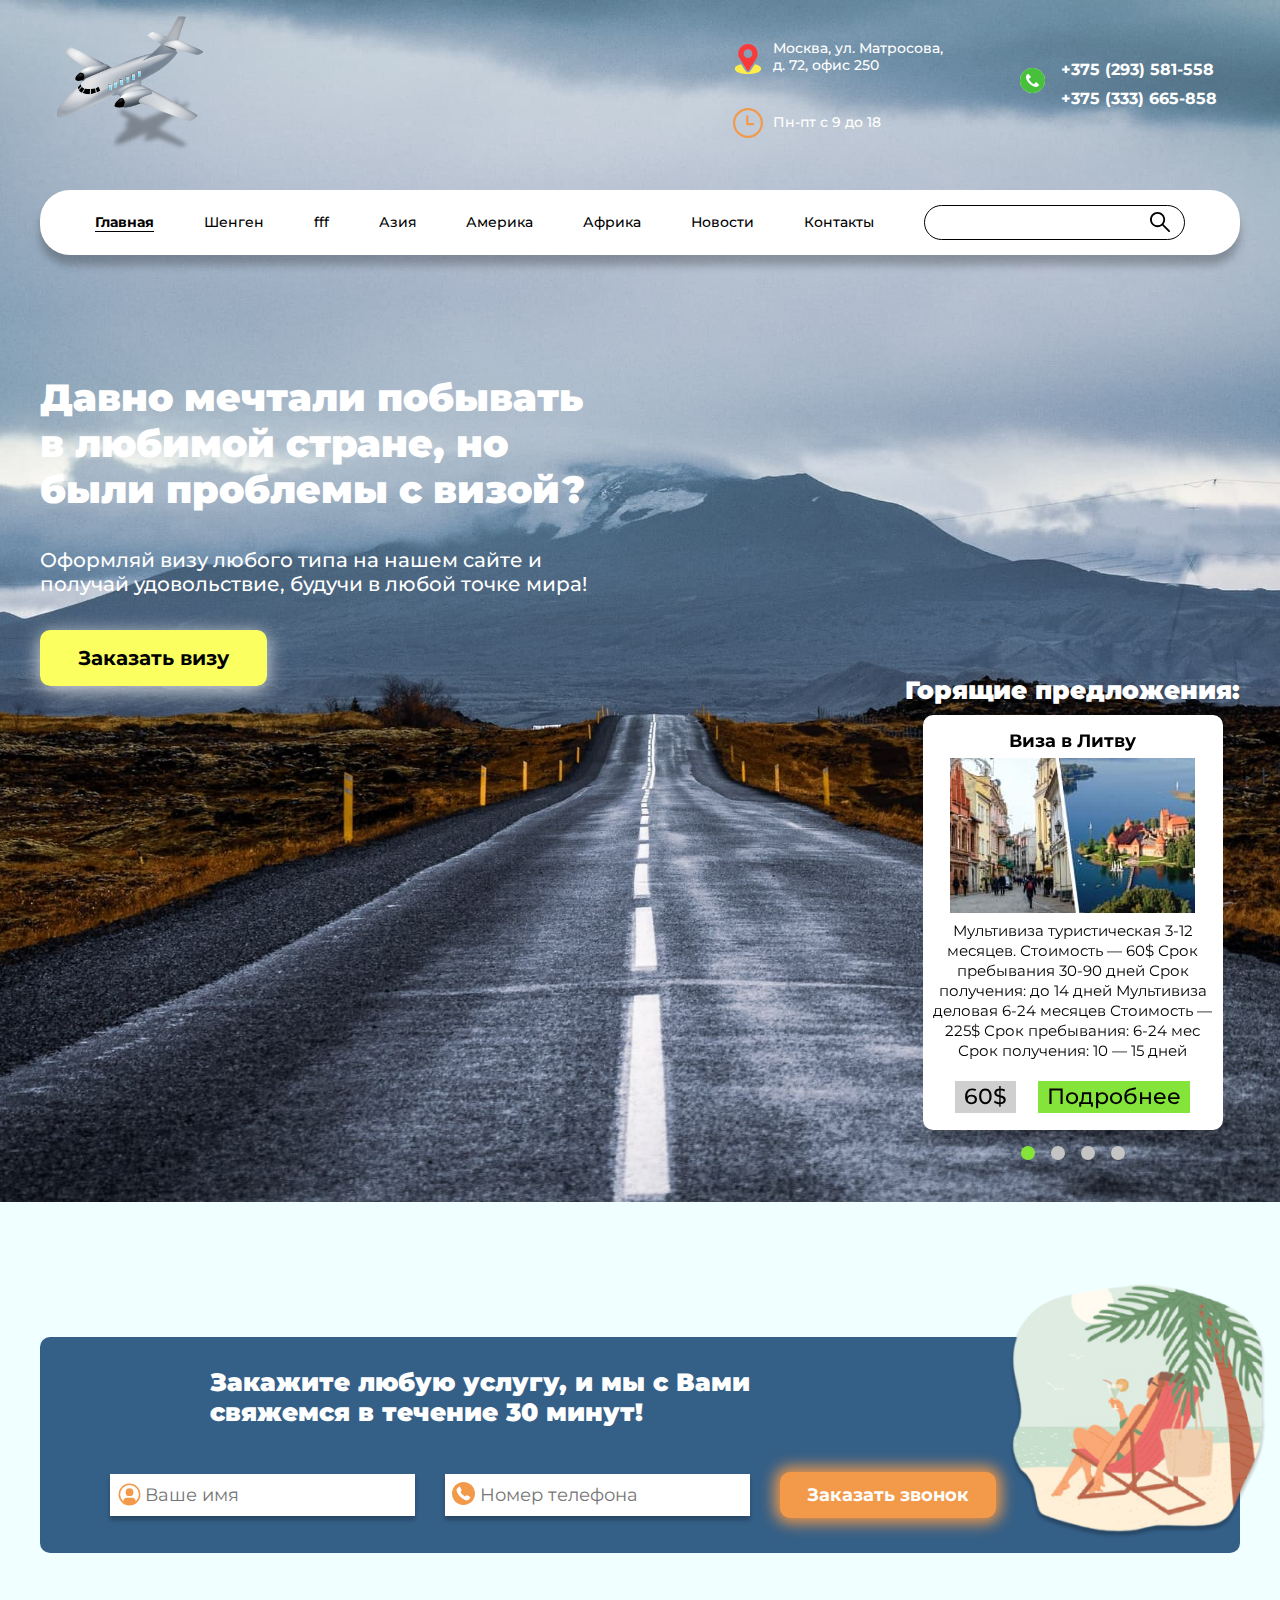
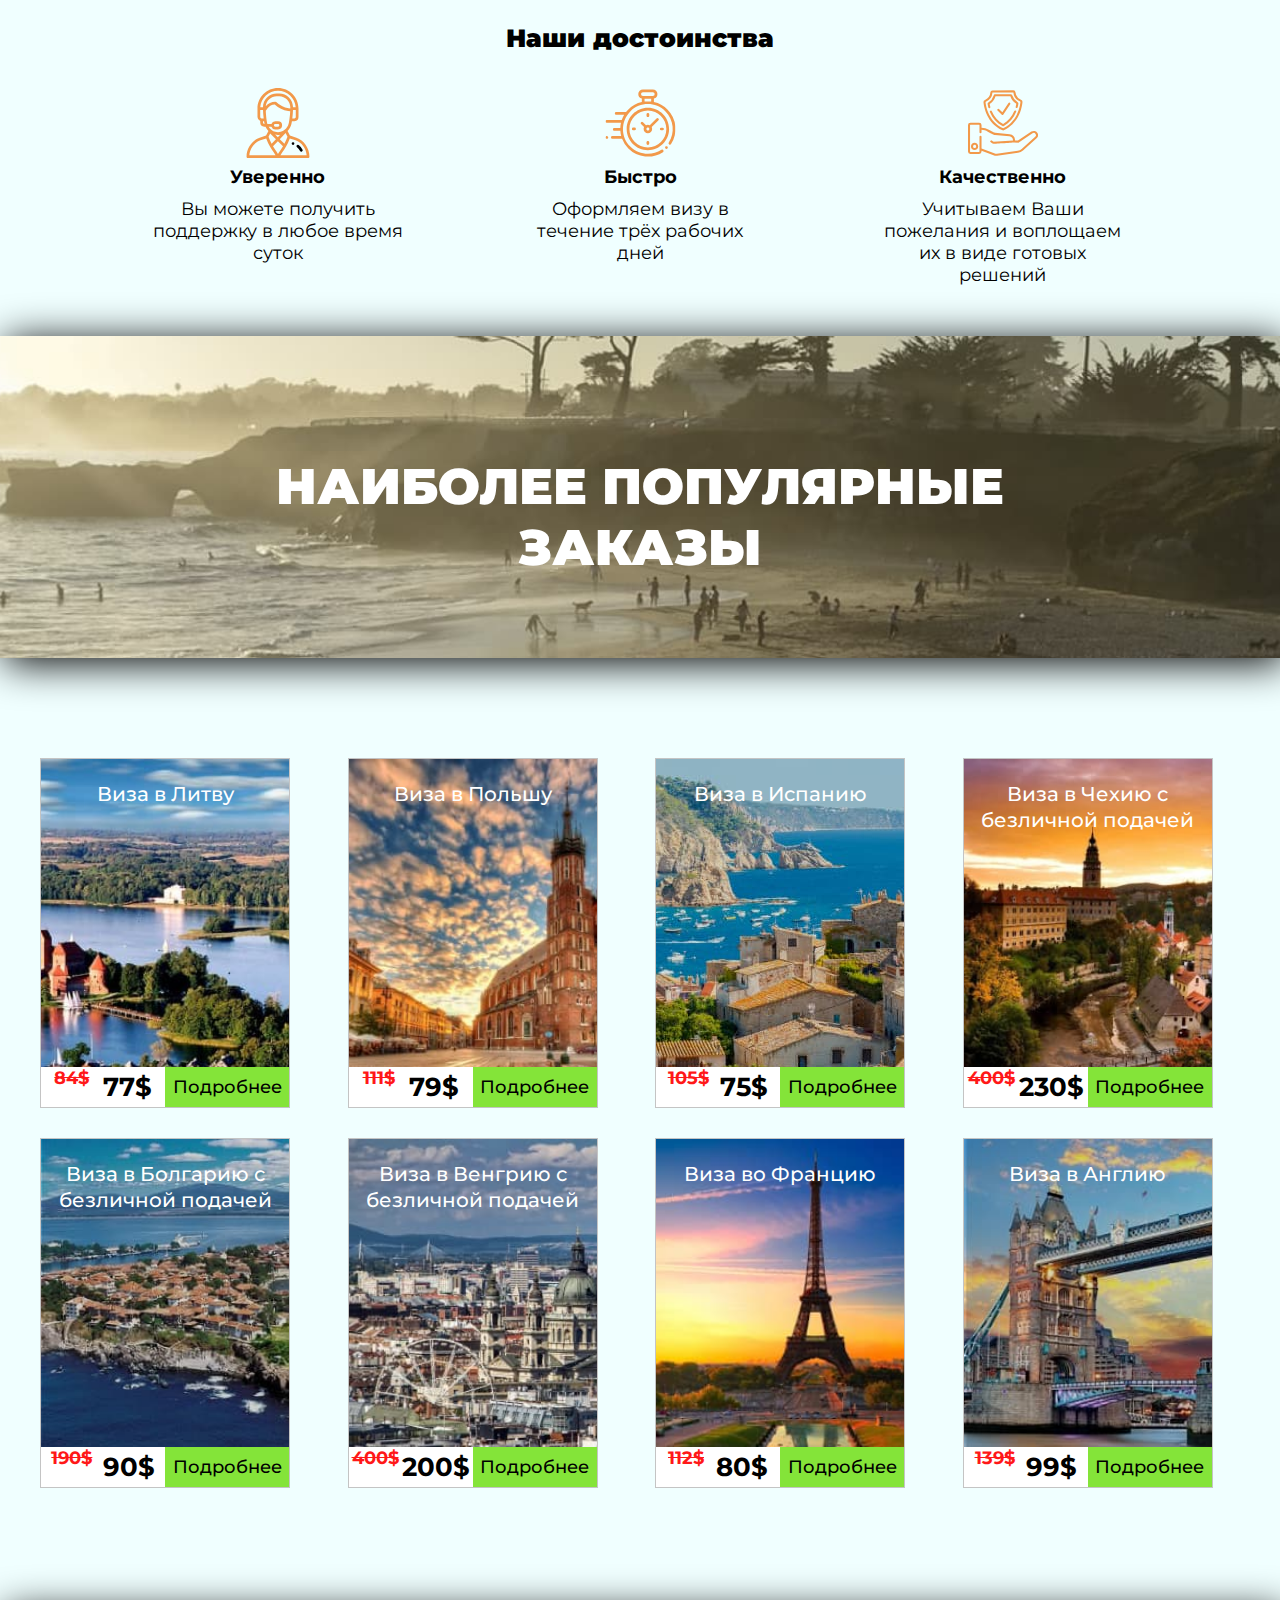
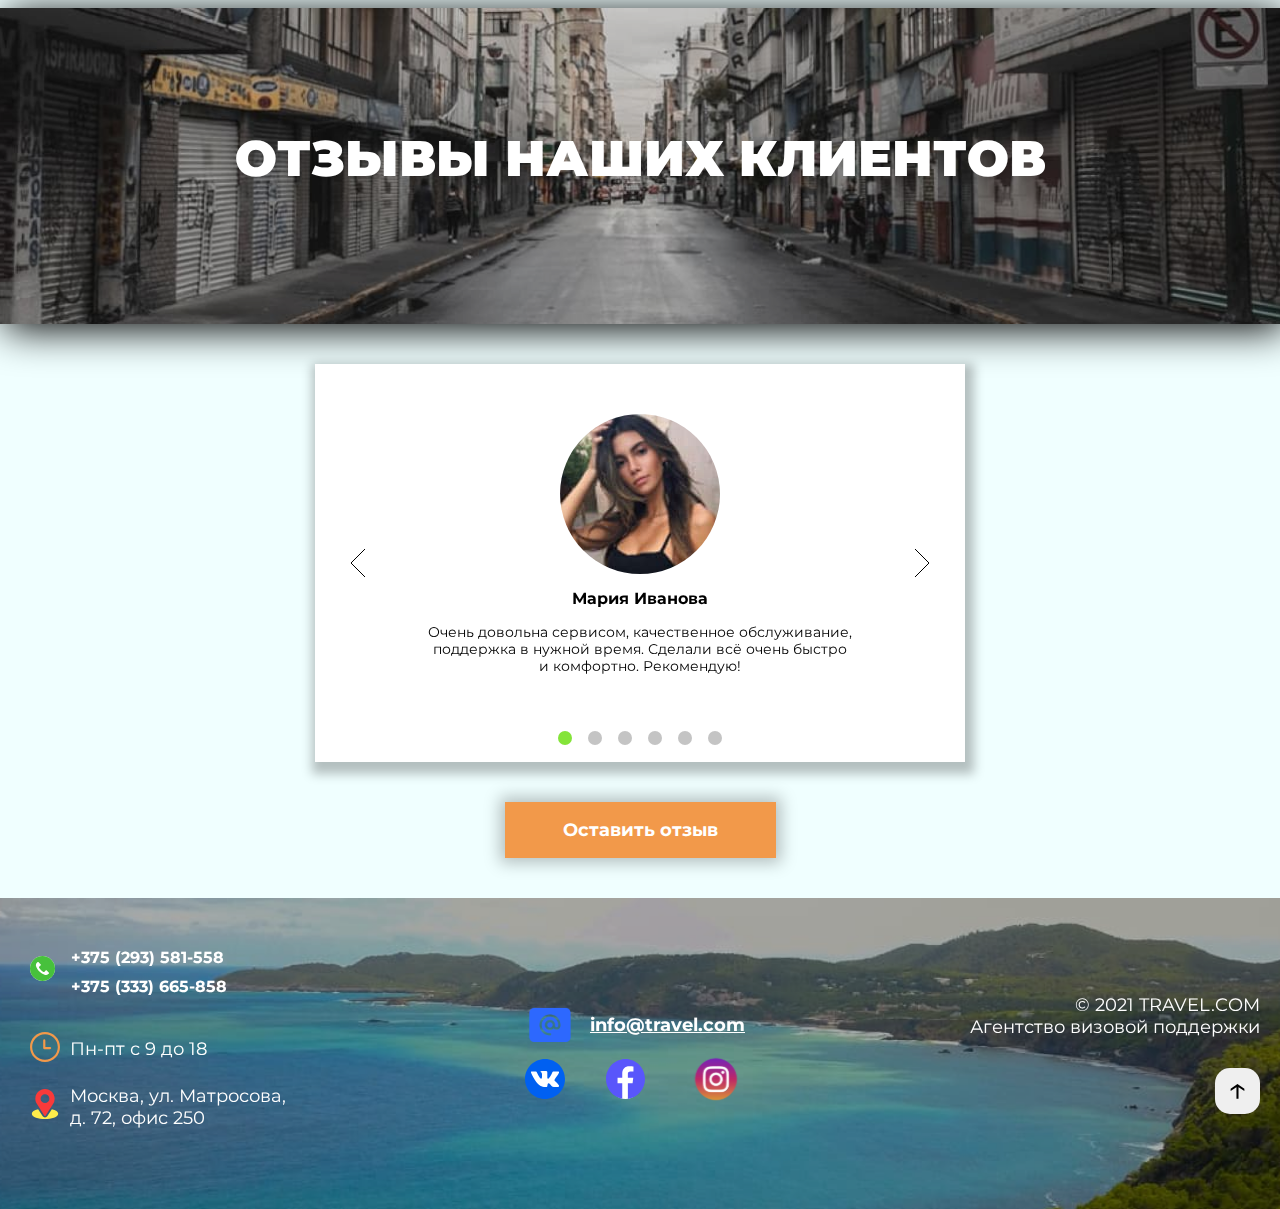
==== commit 5e40a6a9: "translate test 2.0" ====
--- a/index.html
+++ b/index.html
@@ -1,5 +1,5 @@
 <!DOCTYPE html>
-<html lang="ru">
+<html lang="de">
 
 <head>
    <meta charset="UTF-8">
@@ -58,7 +58,7 @@
                   </li>
                   <li class="header-nav__list">
                      <a class="header-nav__link" href="europe.html">
-                        Европа
+                        fff
                      </a>
                   </li>
                   <li class="header-nav__list">
@@ -383,4 +383,4 @@
 </footer>
    <script src="js/main.min.js"></script>
    </body>
-</html>+</html>
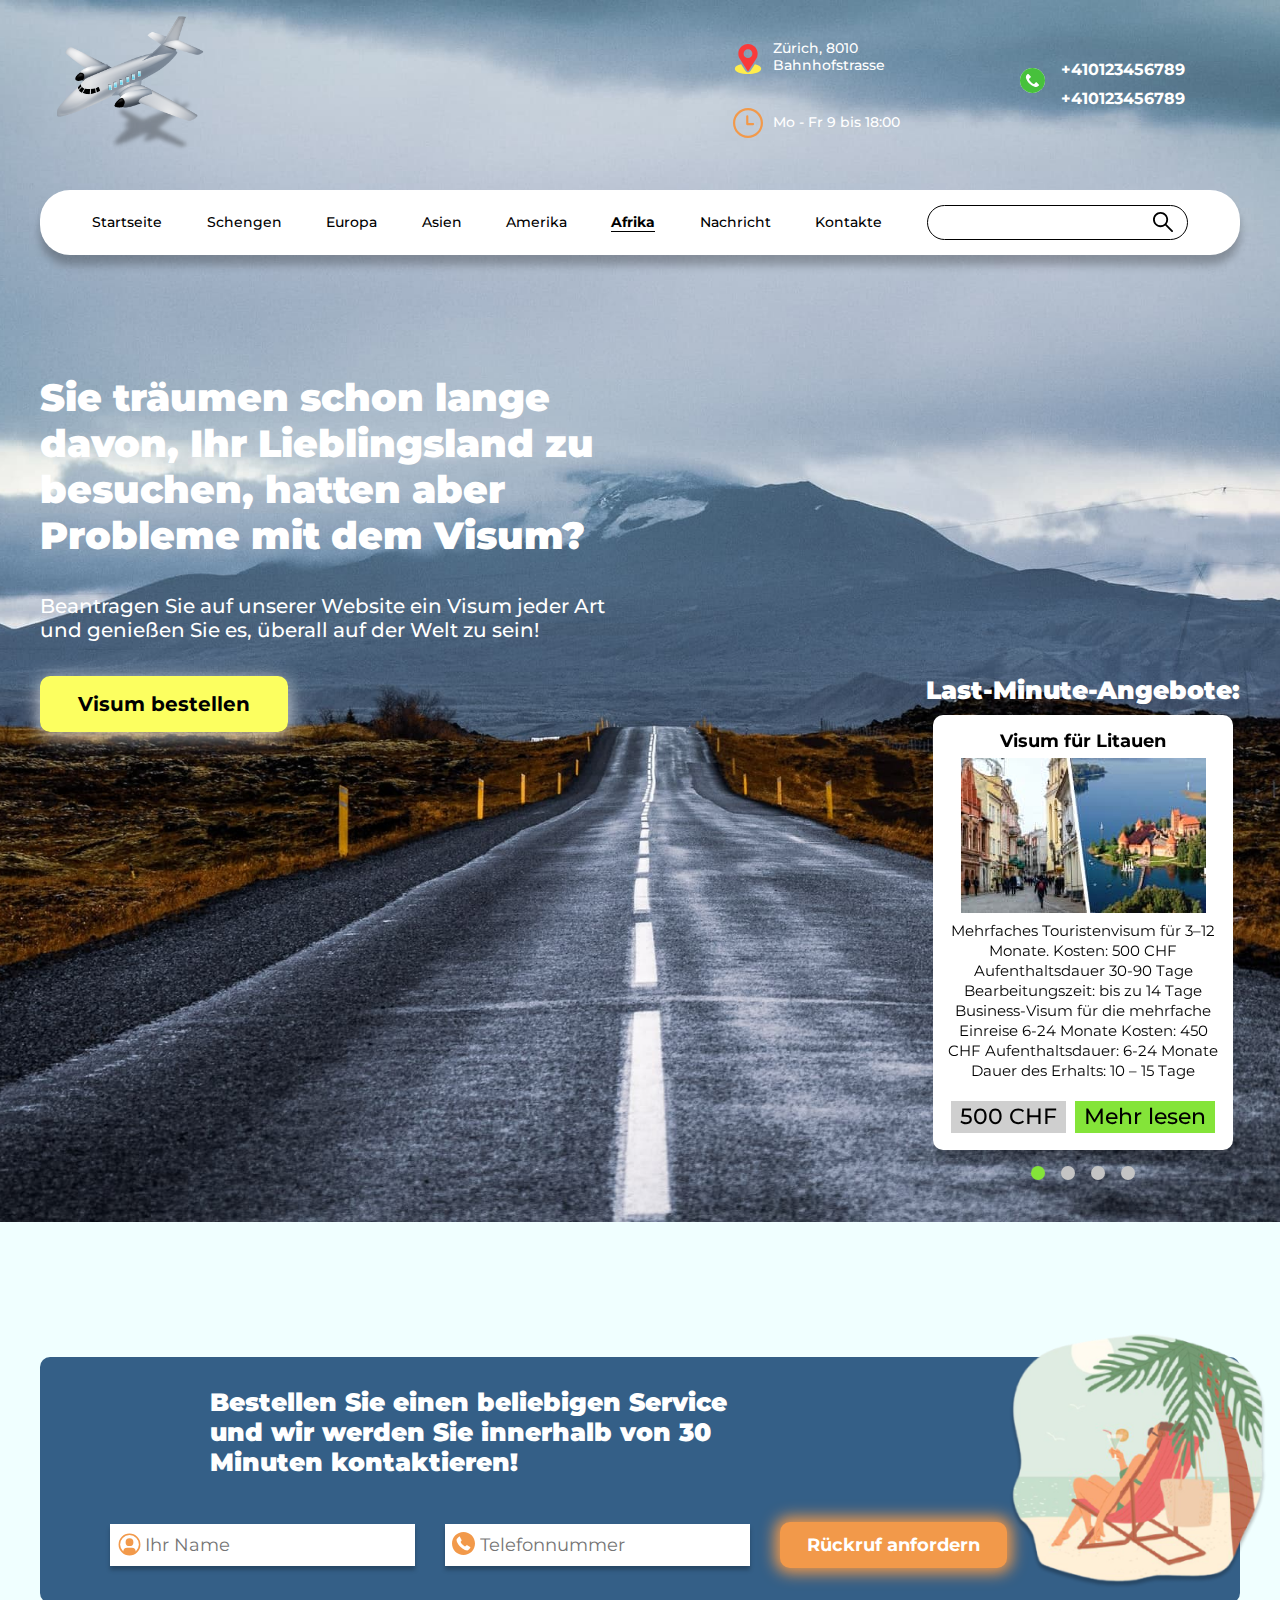
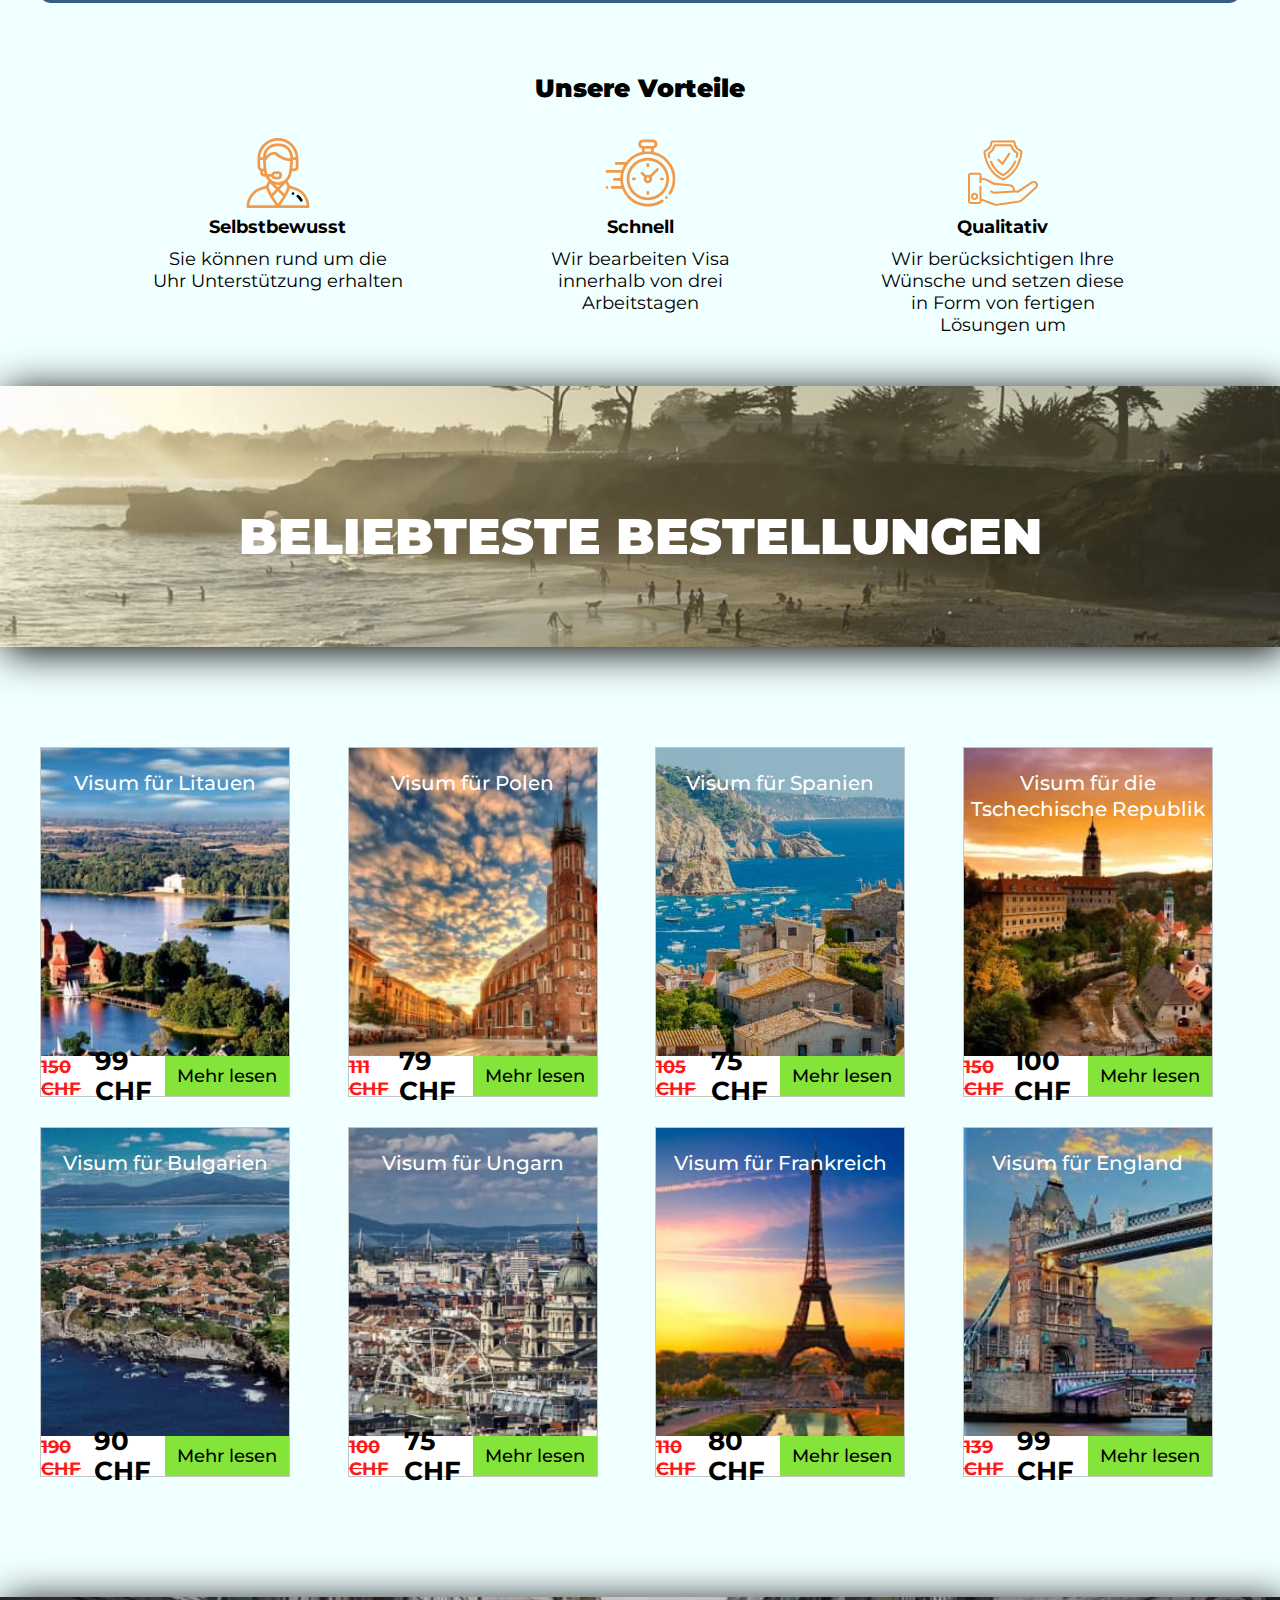
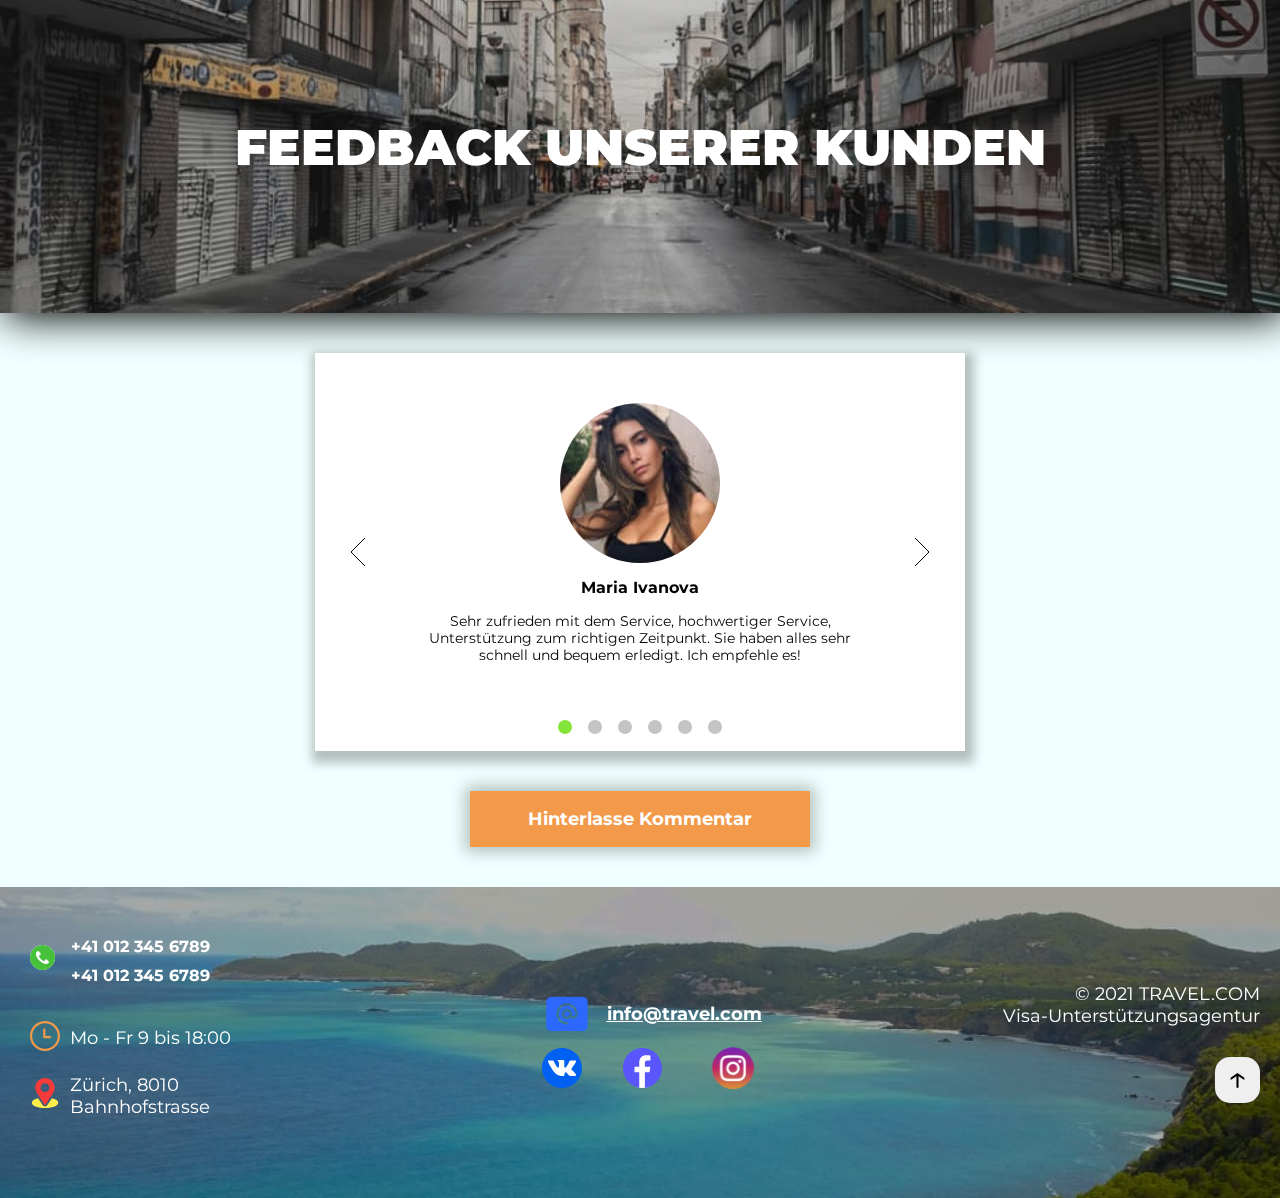
==== commit 43f4d1b4: "Update index.html" ====
--- a/index.html
+++ b/index.html
@@ -5,7 +5,7 @@
    <meta charset="UTF-8">
    <meta http-equiv="X-UA-Compatible" content="IE=edge">
    <meta name="viewport" content="width=device-width, initial-scale=1.0">
-   <title>Travel</title>
+   <title>Visa</title>
    <link rel="icon" href="images/icon.png">
    <link rel="stylesheet" type="text/css" href="slick/slick.css" />
    <link rel="stylesheet" href="css/style.min.css">
@@ -23,19 +23,19 @@
                <div class="header-top__contacts-block">
                   <div class="header-top__contacts-place contacts-place">
                      <p class="header-top__contacts-placetext">
-                        Москва, ул. Матросова,
-                        д. 72, офис 250
+                        Zürich, 8010
+                        Bahnhofstrasse
                      </p>
                   </div>
                   <div class="header-top__contacts-time contacts-time">
                      <p class="header-top__contacts-timetext">
-                        Пн-пт с 9 до 18
+                      Mo - Fr 9 bis 18:00
                      </p>
                   </div>
                </div>
                <div class="header-top__contacts-phone contacts-phone">
-                  <a class="header-top__contacts-phonelink" href="tel:+375293581558">+375 (293) 581-558</a>
-                  <a class="header-top__contacts-phonelink" href="tel:+375333665858">+375 (333) 665-858</a>
+                  <a class="header-top__contacts-phonelink" href="tel:+410123456789">+410123456789</a>
+                  <a class="header-top__contacts-phonelink" href="tel:+410123456789">+410123456789</a>
                </div>
             </div>
             <button class="header-top__btn">
@@ -43,47 +43,47 @@
             </button>
          </div>
 
-         <nav class="header-nav ">
+          <nav class="header-nav ">
             <div class="header-nav__inner">
                <ul class="header-nav__menu">
                   <li class="header-nav__list">
-                     <a class="header-nav__link header-nav__link--active" href="index.html">
-                        Главная
+                     <a class="header-nav__link" href="index.html">
+                        Startseite
                      </a>
                   </li>
                   <li class="header-nav__list">
                      <a class="header-nav__link" href="shengen.html">
-                        Шенген
+                        Schengen
                      </a>
                   </li>
                   <li class="header-nav__list">
                      <a class="header-nav__link" href="europe.html">
-                        fff
+                        Europa
                      </a>
                   </li>
                   <li class="header-nav__list">
                      <a class="header-nav__link" href="asia.html">
-                        Азия
+                        Asien
                      </a>
                   </li>
                   <li class="header-nav__list">
                      <a class="header-nav__link" href="america.html">
-                        Америка
-                     </a>
-                  </li>
-                  <li class="header-nav__list">
-                     <a class="header-nav__link" href="africa.html">
-                        Африка
+                        Amerika
+                     </a>
+                  </li>
+                  <li class="header-nav__list">
+                     <a class="header-nav__link  header-nav__link--active" href="africa.html">
+                        Afrika
                      </a>
                   </li>
                   <li class="header-nav__list">
                      <a class="header-nav__link" href="news.html">
-                        Новости
+                        Nachricht
                      </a>
                   </li>
                   <li class="header-nav__list">
                      <a class="header-nav__link" href="contacts.html">
-                        Контакты
+                        Kontakte
                      </a>
                   </li>
                   <li class="header-nav__list header-nav__list-search">
@@ -99,59 +99,57 @@
       <div class="container">
          <div class="header-main__wrapper">
             <div class="header-info">
-               <h1 class="header-info__title">Давно мечтали побывать в любимой стране, но были проблемы с визой?
+               <h1 class="header-info__title">Sie träumen schon lange davon, Ihr Lieblingsland zu besuchen, hatten aber Probleme mit dem Visum?
                </h1>
-               <p class="header-info__subtitle">Оформляй визу любого типа на нашем сайте и получай удовольствие,
-                  будучи
-                  в любой точке мира!</p>
-               <a class="header-info__btn" href="visa.html">Заказать визу</a>
+               <p class="header-info__subtitle">Beantragen Sie auf unserer Website ein Visum jeder Art und genießen Sie es, überall auf der Welt zu sein!</p>
+               <a class="header-info__btn" href="visa.html">Visum bestellen</a>
             </div>
             <div class="header-slider">
-               <h4 class="header-slider__title">Горящие предложения:</h4>
+               <h4 class="header-slider__title">Last-Minute-Angebote:</h4>
                <div class="header-slider__inner">
                   <div class="header-slider__item">
-                     <h4 class="header-slider__country">Виза в Литву</h4>
+                     <h4 class="header-slider__country">Visum für Litauen</h4>
                      <img class="header-slider__photo" src="images/slider/litva.jpg" alt="Visa">
-                     <p class="header-slider__description"> Мультивиза туристическая 3-12 месяцев. Стоимость — 60$
-                        Срок пребывания 30-90 дней Срок получения: до 14 дней Мультивиза деловая 6-24 месяцев
-                        Стоимость — 225$ Срок пребывания: 6-24 мес Срок получения: 10 — 15 дней</p>
+                     <p class="header-slider__description"> Mehrfaches Touristenvisum für 3–12 Monate. Kosten: 500 CHF
+ Aufenthaltsdauer 30-90 Tage Bearbeitungszeit: bis zu 14 Tage Business-Visum für die mehrfache Einreise 6-24 Monate
+ Kosten: 450 CHF Aufenthaltsdauer: 6-24 Monate Dauer des Erhalts: 10 – 15 Tage</p>
                      <div class="header-slider__info">
-                        <p class="header-slider__price">60$</p>
-                        <a href="visa.html" class="header-slider__moreinfo">Подробнее</a>
+                        <p class="header-slider__price">500 CHF</p>
+                        <a href="visa.html" class="header-slider__moreinfo">Mehr lesen</a>
                      </div>
                   </div>
                   <div class="header-slider__item">
-                     <h4 class="header-slider__country">Виза в Канаду</h4>
+                     <h4 class="header-slider__country">Visum für Kanada</h4>
                      <img class="header-slider__photo" src="images/slider/canada.jpg" alt="Visa">
-                     <p class="header-slider__description"> Мультивиза туристическая 3-12 месяцев. Стоимость —
-                        120$
-                        Срок пребывания 30-90 дней Срок получения: до 14 дней Мультивиза деловая 6-24 месяцев
-                        Стоимость — 225$ Срок пребывания: 6-24 мес Срок получения: 10 — 15 дней</p>
+                     <p class="header-slider__description"> Mehrfaches Touristenvisum für 3–12 Monate. Preis -
+ 200 CHF
+ Aufenthaltsdauer 30-90 Tage Bearbeitungszeit: bis zu 14 Tage Business-Visum für die mehrfache Einreise 6-24 Monate
+ Kosten: 225 CHF Aufenthaltsdauer: 6-24 Monate Dauer des Erhalts: 10 – 15 Tage</p>
                      <div class="header-slider__info">
-                        <p class="header-slider__price">120$</p>
-                        <a href="visa.html" class="header-slider__moreinfo">Подробнее</a>
+                        <p class="header-slider__price">300 CHF</p>
+                        <a href="visa.html" class="header-slider__moreinfo">Mehr lesen</a>
                      </div>
                   </div>
                   <div class="header-slider__item">
-                     <h4 class="header-slider__country">Виза в Болгарию</h4>
+                     <h4 class="header-slider__country">Visum für Bulgarien</h4>
                      <img class="header-slider__photo" src="images/slider/bulgaria.jpg" alt="Visa">
-                     <p class="header-slider__description"> Мультивиза туристическая 3-12 месяцев. Стоимость — 90$
-                        Срок пребывания 30-90 дней Срок получения: до 14 дней Мультивиза деловая 6-24 месяцев
-                        Стоимость — 225$ Срок пребывания: 6-24 мес Срок получения: 10 — 15 дней</p>
+                     <p class="header-slider__description"> Mehrfaches Touristenvisum für 3–12 Monate. Kosten: 150 CHF
+ Aufenthaltsdauer 30-90 Tage Bearbeitungszeit: bis zu 14 Tage Business-Visum für die mehrfache Einreise 6-24 Monate
+ Kosten: 225 CHF Aufenthaltsdauer: 6-24 Monate Dauer des Erhalts: 10 – 15 Tage</p>
                      <div class="header-slider__info">
-                        <p class="header-slider__price">90$</p>
-                        <a href="visa.html" class="header-slider__moreinfo">Подробнее</a>
+                        <p class="header-slider__price">150 CHF</p>
+                        <a href="visa.html" class="header-slider__moreinfo">Mehr lesen</a>
                      </div>
                   </div>
                   <div class="header-slider__item">
-                     <h4 class="header-slider__country">Виза в Египет</h4>
+                     <h4 class="header-slider__country">Visum für Ägypten</h4>
                      <img class="header-slider__photo" src="images/slider/egipet.jpg" alt="Visa">
-                     <p class="header-slider__description"> Мультивиза туристическая 3-12 месяцев. Стоимость — 50$
-                        Срок пребывания 30-90 дней Срок получения: до 14 дней Мультивиза деловая 6-24 месяцев
-                        Стоимость — 225$ Срок пребывания: 6-24 мес Срок получения: 10 — 15 дней</p>
+                     <p class="header-slider__description"> Mehrfaches Touristenvisum für 3–12 Monate. Kosten: 100 CHF
+ Aufenthaltsdauer 30-90 Tage Bearbeitungszeit: bis zu 14 Tage Business-Visum für die mehrfache Einreise 6-24 Monate
+ Kosten: 225 CHF Aufenthaltsdauer: 6-24 Monate Dauer des Erhalts: 10 – 15 Tage</p>
                      <div class="header-slider__info">
-                        <p class="header-slider__price">50$</p>
-                        <a href="visa.html" class="header-slider__moreinfo">Подробнее</a>
+                        <p class="header-slider__price">100 CHF</p>
+                        <a href="visa.html" class="header-slider__moreinfo">Mehr lesen</a>
                      </div>
                   </div>
                </div>
@@ -165,38 +163,38 @@
       <div class="container">
          <div class="form">
             <h3 class="form__title">
-               Закажите любую услугу, и мы с Вами свяжемся в течение 30 минут!
+               Bestellen Sie einen beliebigen Service und wir werden Sie innerhalb von 30 Minuten kontaktieren!
             </h3>
             <form class="form__section" action="#">
                <div class="form__wrapper">
                   <div class="form__name-box">
-                     <input class="form__name" type="text" placeholder="Ваше имя">
+                     <input class="form__name" type="text" placeholder="Ihr Name">
                   </div>
                   <div class="form__phone-box">
-                     <input class="form__phone" type="text" placeholder="Номер телефона">
-                  </div>
-               </div>
-               <button class="form__btn">Заказать звонок</button>
+                     <input class="form__phone" type="text" placeholder="Telefonnummer">
+                  </div>
+               </div>
+               <button class="form__btn">Rückruf anfordern</button>
             </form>
          </div>
          <div class="advantages">
             <div class="advantages__wrapper">
-               <h3 class="advantages__title">Наши достоинства</h3>
+               <h3 class="advantages__title">Unsere Vorteile</h3>
                <div class="advantages__inner">
                   <div class="advantages__item">
                      <img class="advantages__img" src="images/icons/support.svg" alt="">
-                     <h6 class="advantages__name">Уверенно</h6>
-                     <p class="advantages__text">Вы можете получить поддержку в любое время суток</p>
+                     <h6 class="advantages__name">Selbstbewusst</h6>
+                     <p class="advantages__text">Sie können rund um die Uhr Unterstützung erhalten</p>
                   </div>
                   <div class="advantages__item">
                      <img class="advantages__img" src="images/icons/clock1.svg" alt="">
-                     <h6 class="advantages__name">Быстро</h6>
-                     <p class="advantages__text">Оформляем визу в течение трёх рабочих дней</p>
+                     <h6 class="advantages__name">Schnell</h6>
+                     <p class="advantages__text">Wir bearbeiten Visa innerhalb von drei Arbeitstagen</p>
                   </div>
                   <div class="advantages__item">
                      <img class="advantages__img" src="images/icons/shield.svg" alt="">
-                     <h6 class="advantages__name">Качественно</h6>
-                     <p class="advantages__text">Учитываем Ваши пожелания и воплощаем их в виде готовых решений</p>
+                     <h6 class="advantages__name">Qualitativ</h6>
+                     <p class="advantages__text">Wir berücksichtigen Ihre Wünsche und setzen diese in Form von fertigen Lösungen um</p>
                   </div>
                </div>
             </div>
@@ -204,138 +202,132 @@
       </div>
    </section>
    <div class="most-popular">
-      <h5 class="most-popular__title">НАИБОЛЕЕ ПОПУЛЯРНЫЕ ЗАКАЗЫ</h5>
+      <h5 class="most-popular__title">BELIEBTESTE BESTELLUNGEN</h5>
    </div>
    <section class="countries">
       <div class="container">
          <div class="countries__inner">
             <div class="countries__item" style="background-image:url(images/countries/Lithuania.jpg);">
-               <h2 class="countries__title">Виза в Литву</h2>
-               <div class="countries__info">
-                  <div class="countries__price">
-                     <div class="countries__price-old">84$</div>
-                     <div class="countries__price-new">77$</div>
-                  </div>
-                  <a href="visa.html" class="countries__description">Подробнее</a>
+               <h2 class="countries__title">Visum für Litauen</h2>
+               <div class="countries__info">
+                  <div class="countries__price">
+                     <div class="countries__price-old">150 CHF</div>
+                     <div class="countries__price-new">99 CHF</div>
+                  </div>
+                  <a href="visa.html" class="countries__description">Mehr lesen</a>
                </div>
             </div>
             <div class="countries__item" style="background-image:url(images/countries/Poland.jpg)">
-               <h2 class="countries__title">Виза в Польшу</h2>
-               <div class="countries__info">
-                  <div class="countries__price">
-                     <div class="countries__price-old">111$</div>
-                     <div class="countries__price-new">79$</div>
-                  </div>
-                  <a href="visa.html" class="countries__description">Подробнее</a>
+               <h2 class="countries__title">Visum für Polen</h2>
+               <div class="countries__info">
+                  <div class="countries__price">
+                     <div class="countries__price-old">111 CHF</div>
+                     <div class="countries__price-new">79 CHF</div>
+                  </div>
+                  <a href="visa.html" class="countries__description">Mehr lesen</a>
                </div>
             </div>
             <div class="countries__item" style="background-image:url(images/countries/Spain.jpg)">
-               <h2 class="countries__title">Виза в Испанию</h2>
-               <div class="countries__info">
-                  <div class="countries__price">
-                     <div class="countries__price-old">105$</div>
-                     <div class="countries__price-new">75$</div>
-                  </div>
-                  <a href="visa.html" class="countries__description">Подробнее</a>
+               <h2 class="countries__title">Visum für Spanien</h2>
+               <div class="countries__info">
+                  <div class="countries__price">
+                     <div class="countries__price-old">105 CHF</div>
+                     <div class="countries__price-new">75 CHF</div>
+                  </div>
+                  <a href="visa.html" class="countries__description">Mehr lesen</a>
                </div>
             </div>
             <div class="countries__item" style="background-image:url(images/countries/Czech.jpg)">
-               <h2 class="countries__title">Виза в Чехию с безличной подачей</h2>
-               <div class="countries__info">
-                  <div class="countries__price">
-                     <div class="countries__price-old">400$</div>
-                     <div class="countries__price-new">230$</div>
-                  </div>
-                  <a href="visa.html" class="countries__description">Подробнее</a>
+               <h2 class="countries__title">Visum für die Tschechische Republik</h2>
+               <div class="countries__info">
+                  <div class="countries__price">
+                     <div class="countries__price-old">150 CHF</div>
+                     <div class="countries__price-new">100 CHF</div>
+                  </div>
+                  <a href="visa.html" class="countries__description">Mehr lesen</a>
                </div>
             </div>
             <div class="countries__item" style="background-image:url(images/countries/Bulgaria.jpg)">
-               <h2 class="countries__title">Виза в Болгарию с безличной подачей</h2>
-               <div class="countries__info">
-                  <div class="countries__price">
-                     <div class="countries__price-old">190$</div>
-                     <div class="countries__price-new">90$</div>
-                  </div>
-                  <a href="visa.html" class="countries__description">Подробнее</a>
+               <h2 class="countries__title">Visum für Bulgarien</h2>
+               <div class="countries__info">
+                  <div class="countries__price">
+                     <div class="countries__price-old">190 CHF</div>
+                     <div class="countries__price-new">90 CHF</div>
+                  </div>
+                  <a href="visa.html" class="countries__description">Mehr lesen</a>
                </div>
             </div>
             <div class="countries__item" style="background-image:url(images/countries/Hungary.jpg)">
-               <h2 class="countries__title">Виза в Венгрию с безличной подачей</h2>
-               <div class="countries__info">
-                  <div class="countries__price">
-                     <div class="countries__price-old">400$</div>
-                     <div class="countries__price-new">200$</div>
-                  </div>
-                  <a href="visa.html" class="countries__description">Подробнее</a>
+               <h2 class="countries__title">Visum für Ungarn</h2>
+               <div class="countries__info">
+                  <div class="countries__price">
+                     <div class="countries__price-old">100 CHF</div>
+                     <div class="countries__price-new">75 CHF</div>
+                  </div>
+                  <a href="visa.html" class="countries__description">Mehr lesen</a>
                </div>
             </div>
             <div class="countries__item" style="background-image:url(images/countries/France.jpg)">
-               <h2 class="countries__title">Виза во Францию</h2>
-               <div class="countries__info">
-                  <div class="countries__price">
-                     <div class="countries__price-old">112$</div>
-                     <div class="countries__price-new">80$</div>
-                  </div>
-                  <a href="visa.html" class="countries__description">Подробнее</a>
+               <h2 class="countries__title">Visum für Frankreich</h2>
+               <div class="countries__info">
+                  <div class="countries__price">
+                     <div class="countries__price-old">110 CHF</div>
+                     <div class="countries__price-new">80 CHF</div>
+                  </div>
+                  <a href="visa.html" class="countries__description">Mehr lesen</a>
                </div>
             </div>
             <div class="countries__item" style="background-image:url(images/countries/England.jpg)">
-               <h2 class="countries__title">Виза в Англию</h2>
-               <div class="countries__info">
-                  <div class="countries__price">
-                     <div class="countries__price-old">139$</div>
-                     <div class="countries__price-new">99$</div>
-                  </div>
-                  <a href="visa.html" class="countries__description">Подробнее</a>
+               <h2 class="countries__title">Visum für England</h2>
+               <div class="countries__info">
+                  <div class="countries__price">
+                     <div class="countries__price-old">139 CHF</div>
+                     <div class="countries__price-new">99 CHF</div>
+                  </div>
+                  <a href="visa.html" class="countries__description">Mehr lesen</a>
                </div>
             </div>
          </div>
       </div>
    </section>
    <div class="our-reviews">
-      <h5 class="reviews__title">Отзывы наших клиентов</h5>
+      <h5 class="reviews__title">Feedback unserer Kunden</h5>
    </div>
    <section class="reviews">
       <div class="container">
          <div class="reviews__slider">
             <div class="reviews__slider-item">
                <img class="reviews__slider-img" src="images/reviews/author1.jpg" alt="avatar">
-               <p class="reviews__slider-author">Мария Иванова</p>
-               <p class="reviews__slider-text">Очень довольна сервисом, качественное обслуживание, поддержка в нужной
-                  время. Сделали всё очень быстро и комфортно. Рекомендую!</p>
+               <p class="reviews__slider-author">Maria Ivanova</p>
+               <p class="reviews__slider-text">Sehr zufrieden mit dem Service, hochwertiger Service, Unterstützung zum richtigen Zeitpunkt. Sie haben alles sehr schnell und bequem erledigt. Ich empfehle es!</p>
             </div>
             <div class="reviews__slider-item">
                <img class="reviews__slider-img" src="images/reviews/author2.jpg" alt="avatar">
-               <p class="reviews__slider-author">Сергей Орехов</p>
-               <p class="reviews__slider-text">Очень доволен сервисом, качественное обслуживание, поддержка в нужной
-                  время. Сделали всё очень быстро и комфортно. Рекомендую!</p>
+               <p class="reviews__slider-author">Sergej Orechow</p>
+               <p class="reviews__slider-text">Sehr zufrieden mit dem Service, hochwertiger Service, Unterstützung zum richtigen Zeitpunkt. Sie haben alles sehr schnell und bequem erledigt. Ich empfehle es!!</p>
             </div>
             <div class="reviews__slider-item">
                <img class="reviews__slider-img" src="images/reviews/author1.jpg" alt="avatar">
-               <p class="reviews__slider-author">Мария Иванова</p>
-               <p class="reviews__slider-text">Очень довольна сервисом, качественное обслуживание, поддержка в нужной
-                  время. Сделали всё очень быстро и комфортно. Рекомендую!</p>
+               <p class="reviews__slider-author">Maria Ivanova</p>
+               <p class="reviews__slider-text">Sehr zufrieden mit dem Service, hochwertiger Service, Unterstützung zum richtigen Zeitpunkt. Sie haben alles sehr schnell und bequem erledigt. Ich empfehle es!</p>
             </div>
             <div class="reviews__slider-item">
                <img class="reviews__slider-img" src="images/reviews/author2.jpg" alt="avatar">
-               <p class="reviews__slider-author">Сергей Орехов</p>
-               <p class="reviews__slider-text">Очень доволен сервисом, качественное обслуживание, поддержка в нужной
-                  время. Сделали всё очень быстро и комфортно. Рекомендую!</p>
+               <p class="reviews__slider-author">Sergej Orechow</p>
+               <p class="reviews__slider-text">Sehr zufrieden mit dem Service, hochwertiger Service, Unterstützung zum richtigen Zeitpunkt. Sie haben alles sehr schnell und bequem erledigt. Ich empfehle es!</p>
             </div>
             <div class="reviews__slider-item">
                <img class="reviews__slider-img" src="images/reviews/author1.jpg" alt="avatar">
-               <p class="reviews__slider-author">Мария Иванова</p>
-               <p class="reviews__slider-text">Очень довольна сервисом, качественное обслуживание, поддержка в нужной
-                  время. Сделали всё очень быстро и комфортно. Рекомендую!</p>
+               <p class="reviews__slider-author">Maria Ivanova</p>
+               <p class="reviews__slider-text">Sehr zufrieden mit dem Service, hochwertiger Service, Unterstützung zum richtigen Zeitpunkt. Sie haben alles sehr schnell und bequem erledigt. Ich empfehle es!</p>
             </div>
             <div class="reviews__slider-item">
                <img class="reviews__slider-img" src="images/reviews/author2.jpg" alt="avatar">
-               <p class="reviews__slider-author">Сергей Орехов</p>
-               <p class="reviews__slider-text">Очень доволен сервисом, качественное обслуживание, поддержка в нужной
-                  время. Сделали всё очень быстро и комфортно. Рекомендую!</p>
-            </div>
-         </div>
-         <button class="reviews__btn">Оставить отзыв</button>
+               <p class="reviews__slider-author">Sergej Orechow</p>
+               <p class="reviews__slider-text">Sehr zufrieden mit dem Service, hochwertiger Service, Unterstützung zum richtigen Zeitpunkt. Sie haben alles sehr schnell und bequem erledigt. Ich empfehle es!</p>
+            </div>
+         </div>
+         <button class="reviews__btn">Hinterlasse Kommentar</button>
       </div>
    </section>
 </main>
@@ -343,18 +335,18 @@
    <div class="footer__bottom">
       <div class="footer__contacts">
          <div class="header-top__contacts-phone contacts-phone">
-            <a class="header-top__contacts-phonelink" href="tel:+375293581558">+375 (293) 581-558</a>
-            <a class="header-top__contacts-phonelink" href="tel:+375333665858">+375 (333) 665-858</a>
+               <a class="header-top__contacts-phonelink" href="tel:+410123456789">+41 012 345 6789</a>
+               <a class="header-top__contacts-phonelink" href="tel:+410123456789">+41 012 345 6789</a>
          </div>
          <div class="header-top__contacts-time contacts-time">
             <p class="header-top__contacts-timetext">
-               Пн-пт с 9 до 18
+               Mo - Fr 9 bis 18:00
             </p>
          </div>
          <div class="header-top__contacts-place contacts-place">
             <p class="header-top__contacts-placetext">
-               Москва, ул. Матросова,
-               д. 72, офис 250
+               Zürich, 8010
+                  Bahnhofstrasse
             </p>
          </div>
       </div>
@@ -374,7 +366,7 @@
       </div>
       <div class="footer__rights">
          <p class="footer__rights-text">© 2021 TRAVEL.COM</p>
-         <p class="footer__rights-text">Агентство визовой поддержки</p>
+         <p class="footer__rights-text">Visa-Unterstützungsagentur</p>
          <button class="footer__rights-btn" href="#header">
             <img class="footer__rights-up" src="images/footer/up.svg" alt="up">
          </button>
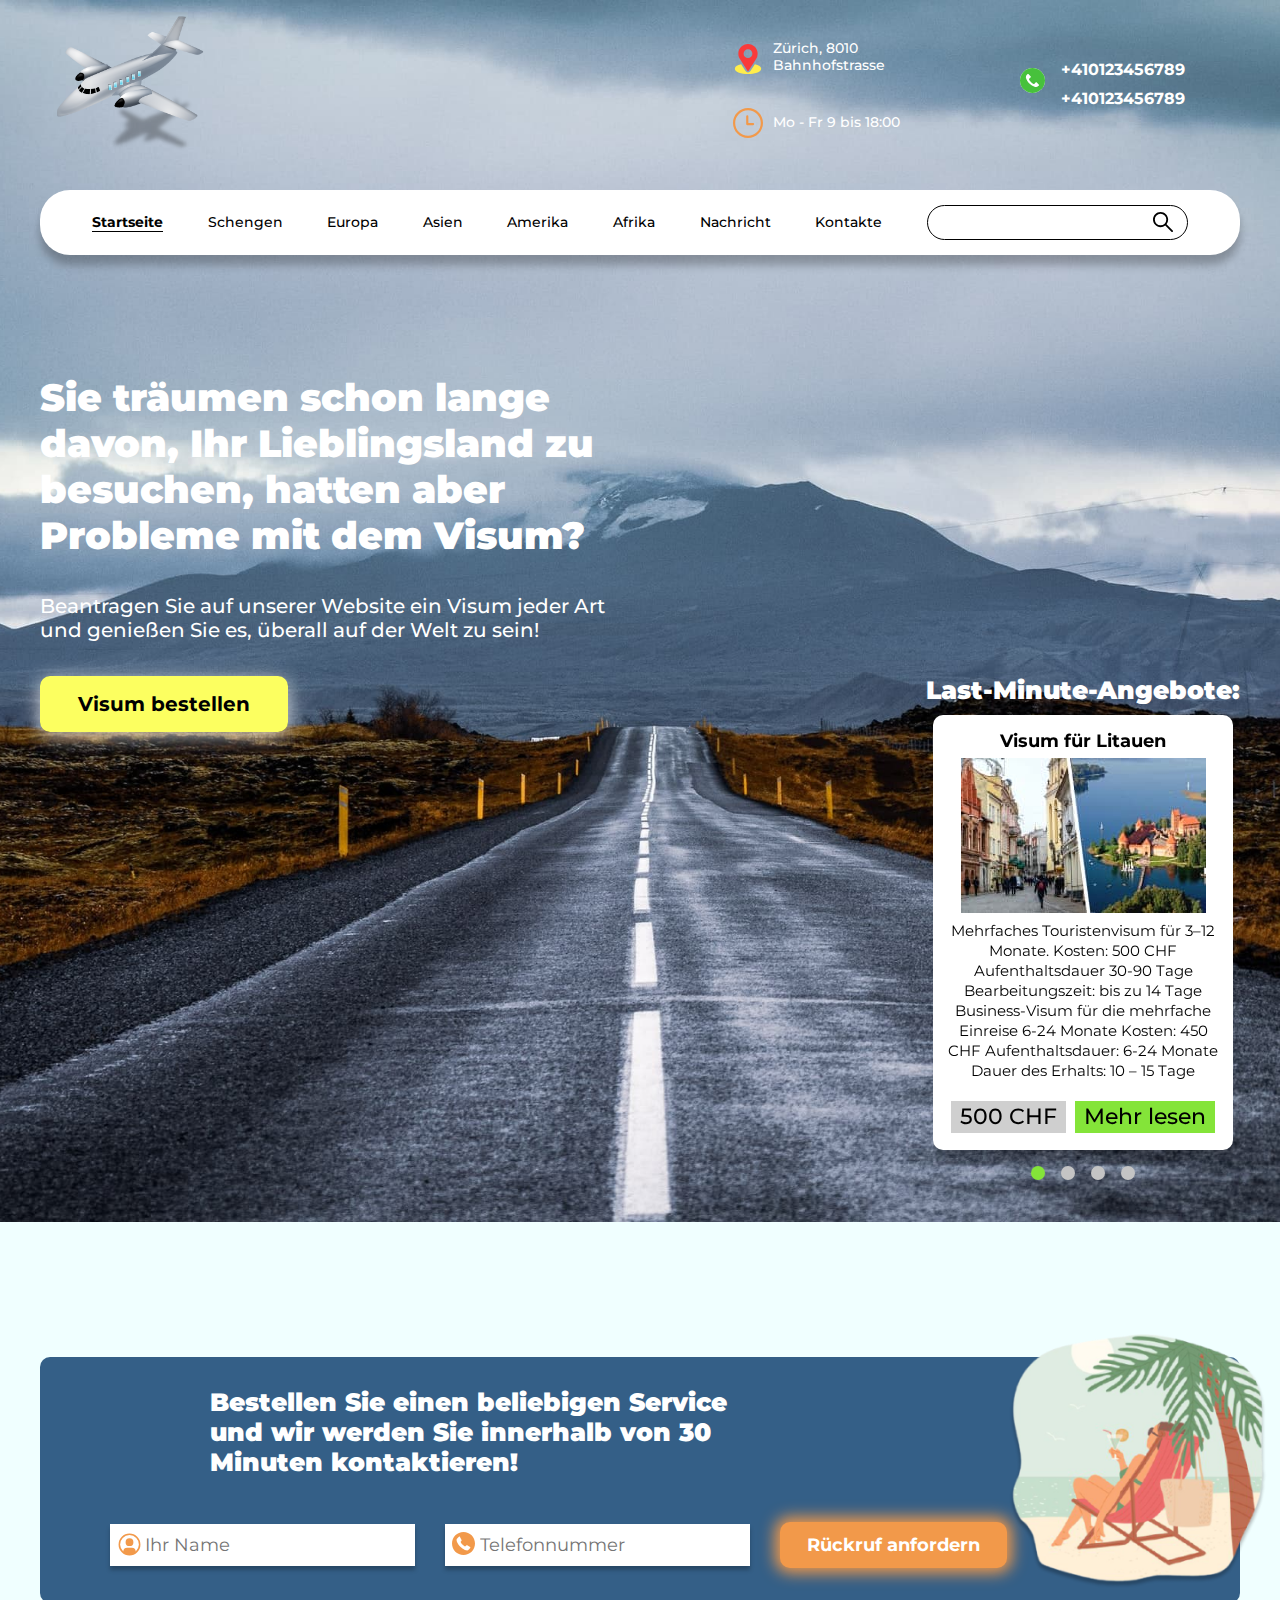
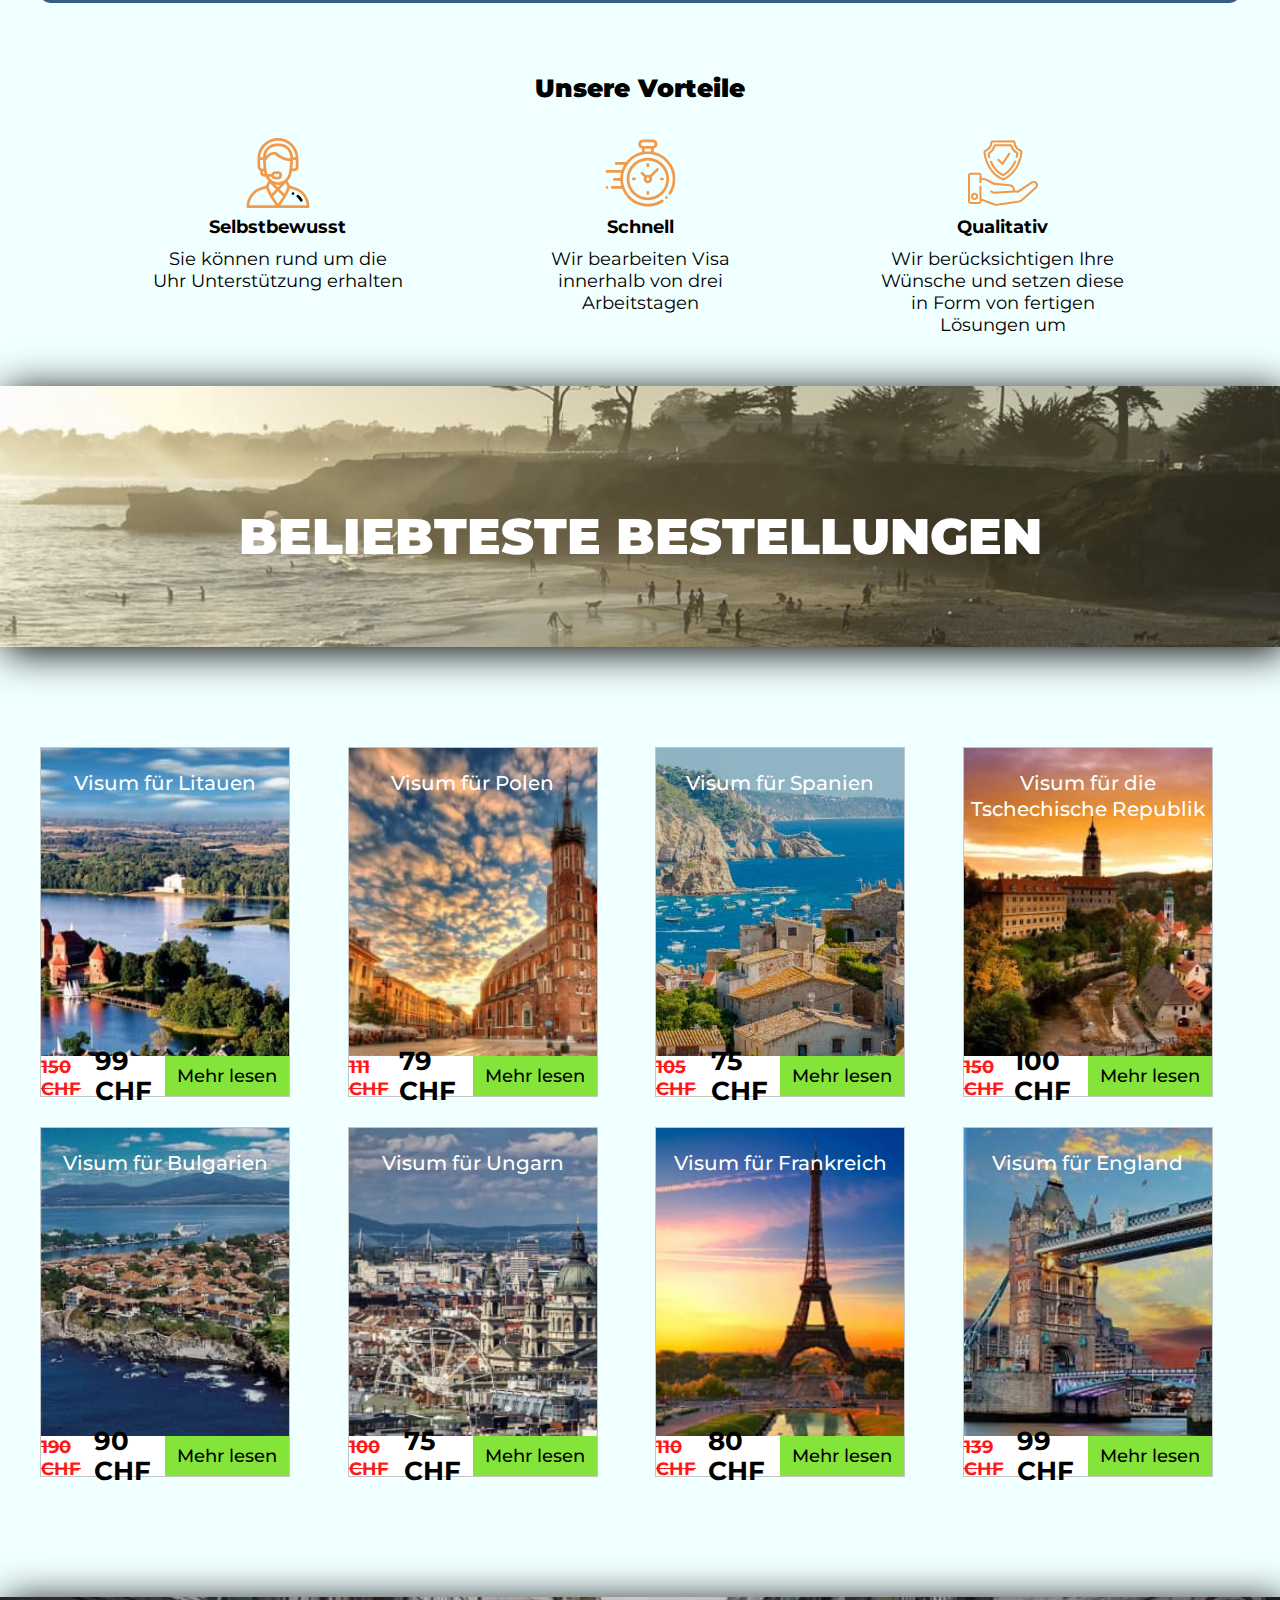
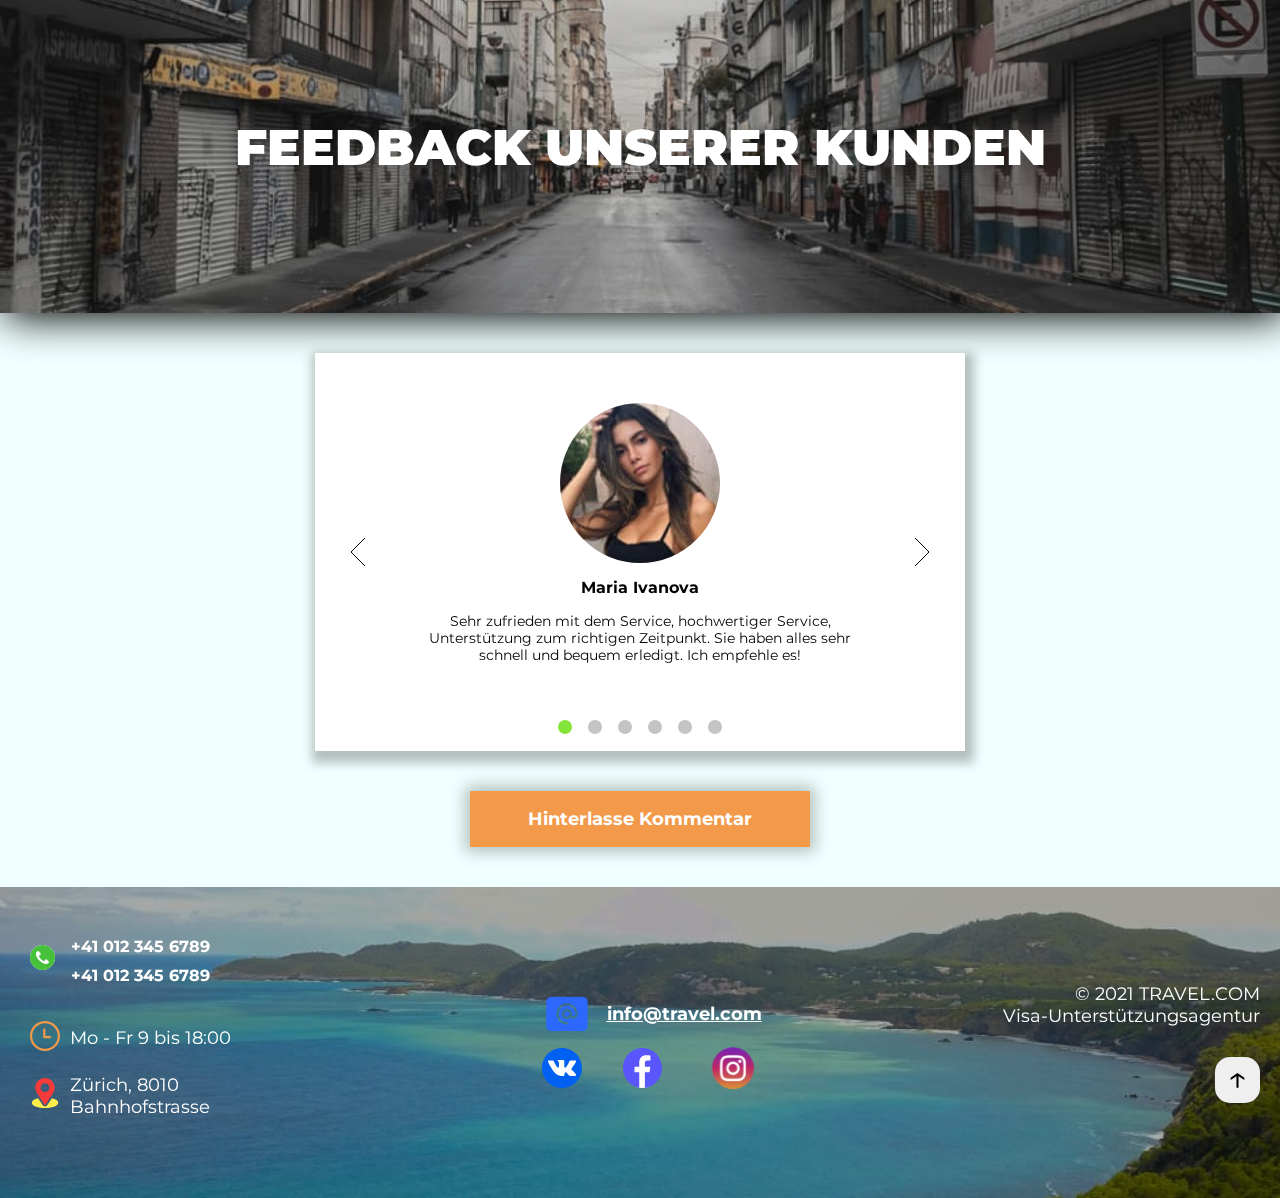
==== commit 93f16da0: "Update index.html" ====
--- a/index.html
+++ b/index.html
@@ -47,7 +47,7 @@
             <div class="header-nav__inner">
                <ul class="header-nav__menu">
                   <li class="header-nav__list">
-                     <a class="header-nav__link" href="index.html">
+                     <a class="header-nav__link header-nav__link--active" href="index.html">
                         Startseite
                      </a>
                   </li>
@@ -72,7 +72,7 @@
                      </a>
                   </li>
                   <li class="header-nav__list">
-                     <a class="header-nav__link  header-nav__link--active" href="africa.html">
+                     <a class="header-nav__link" href="africa.html">
                         Afrika
                      </a>
                   </li>
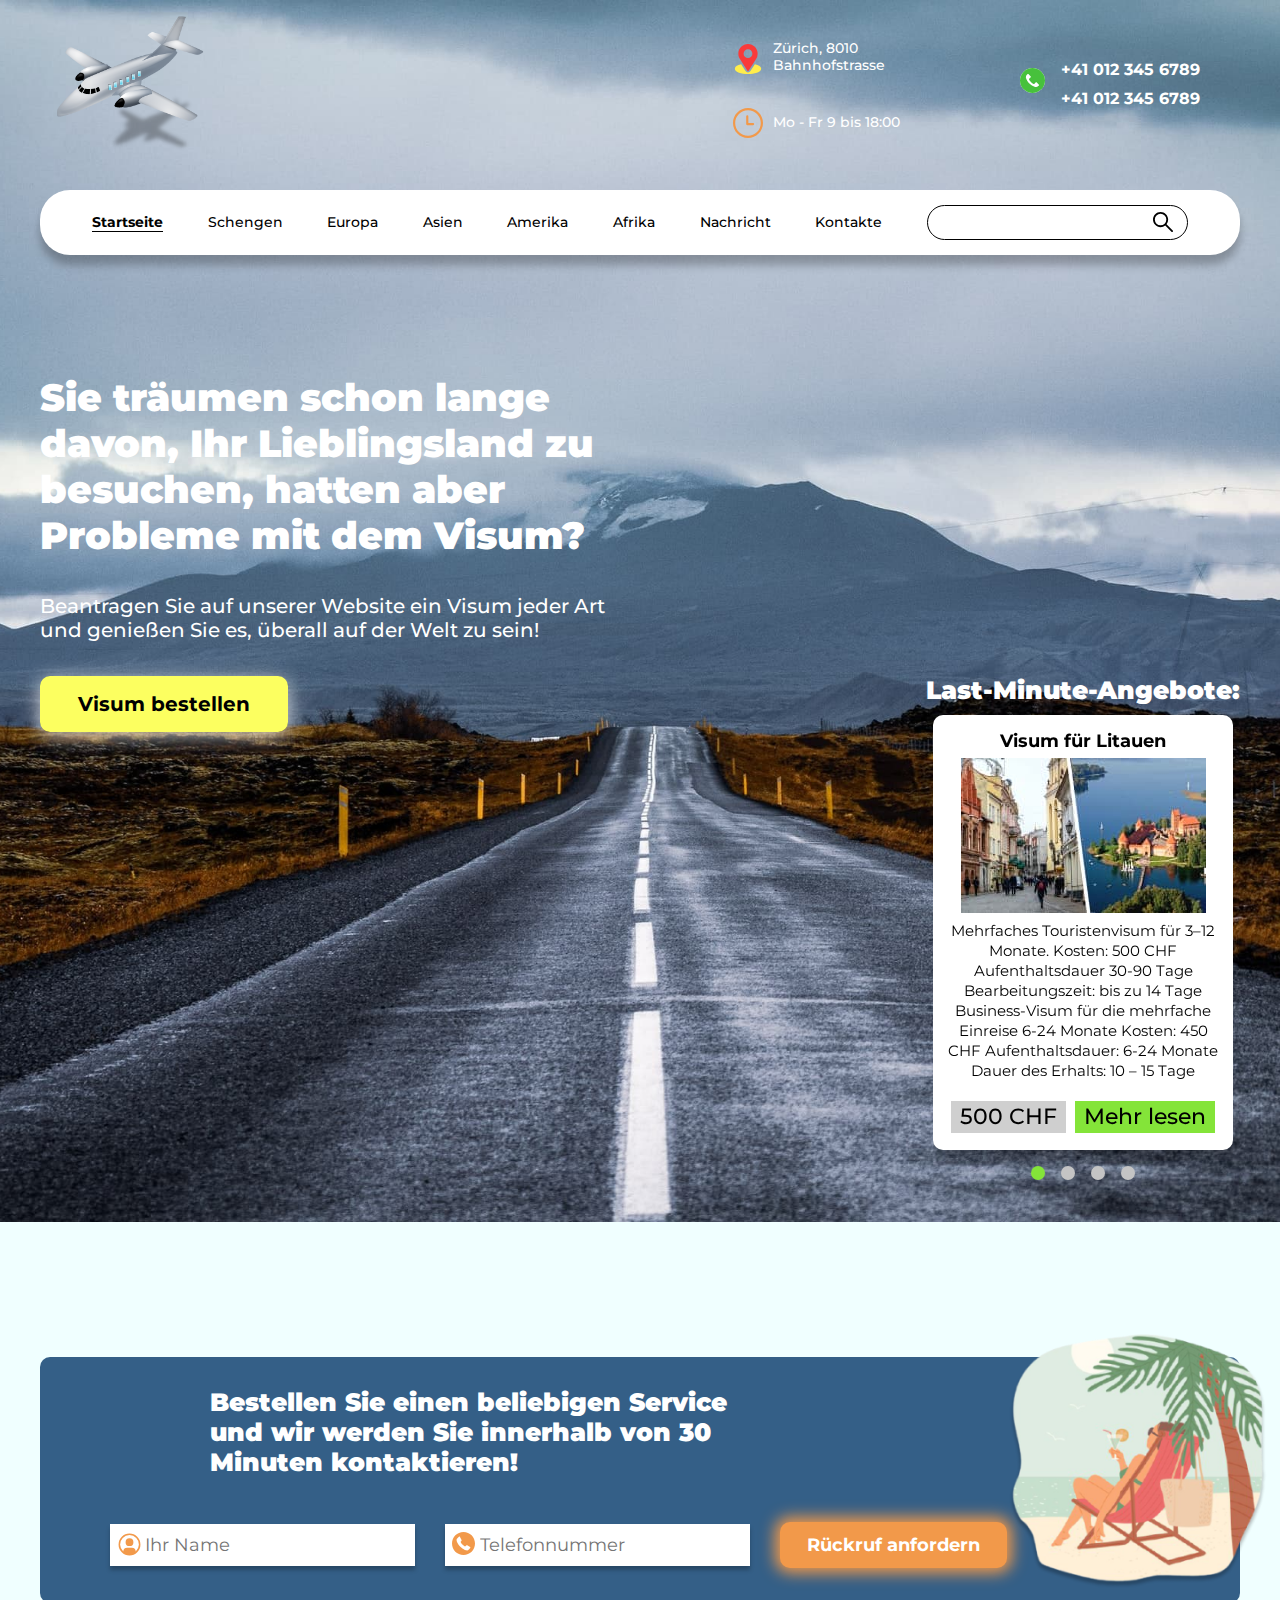
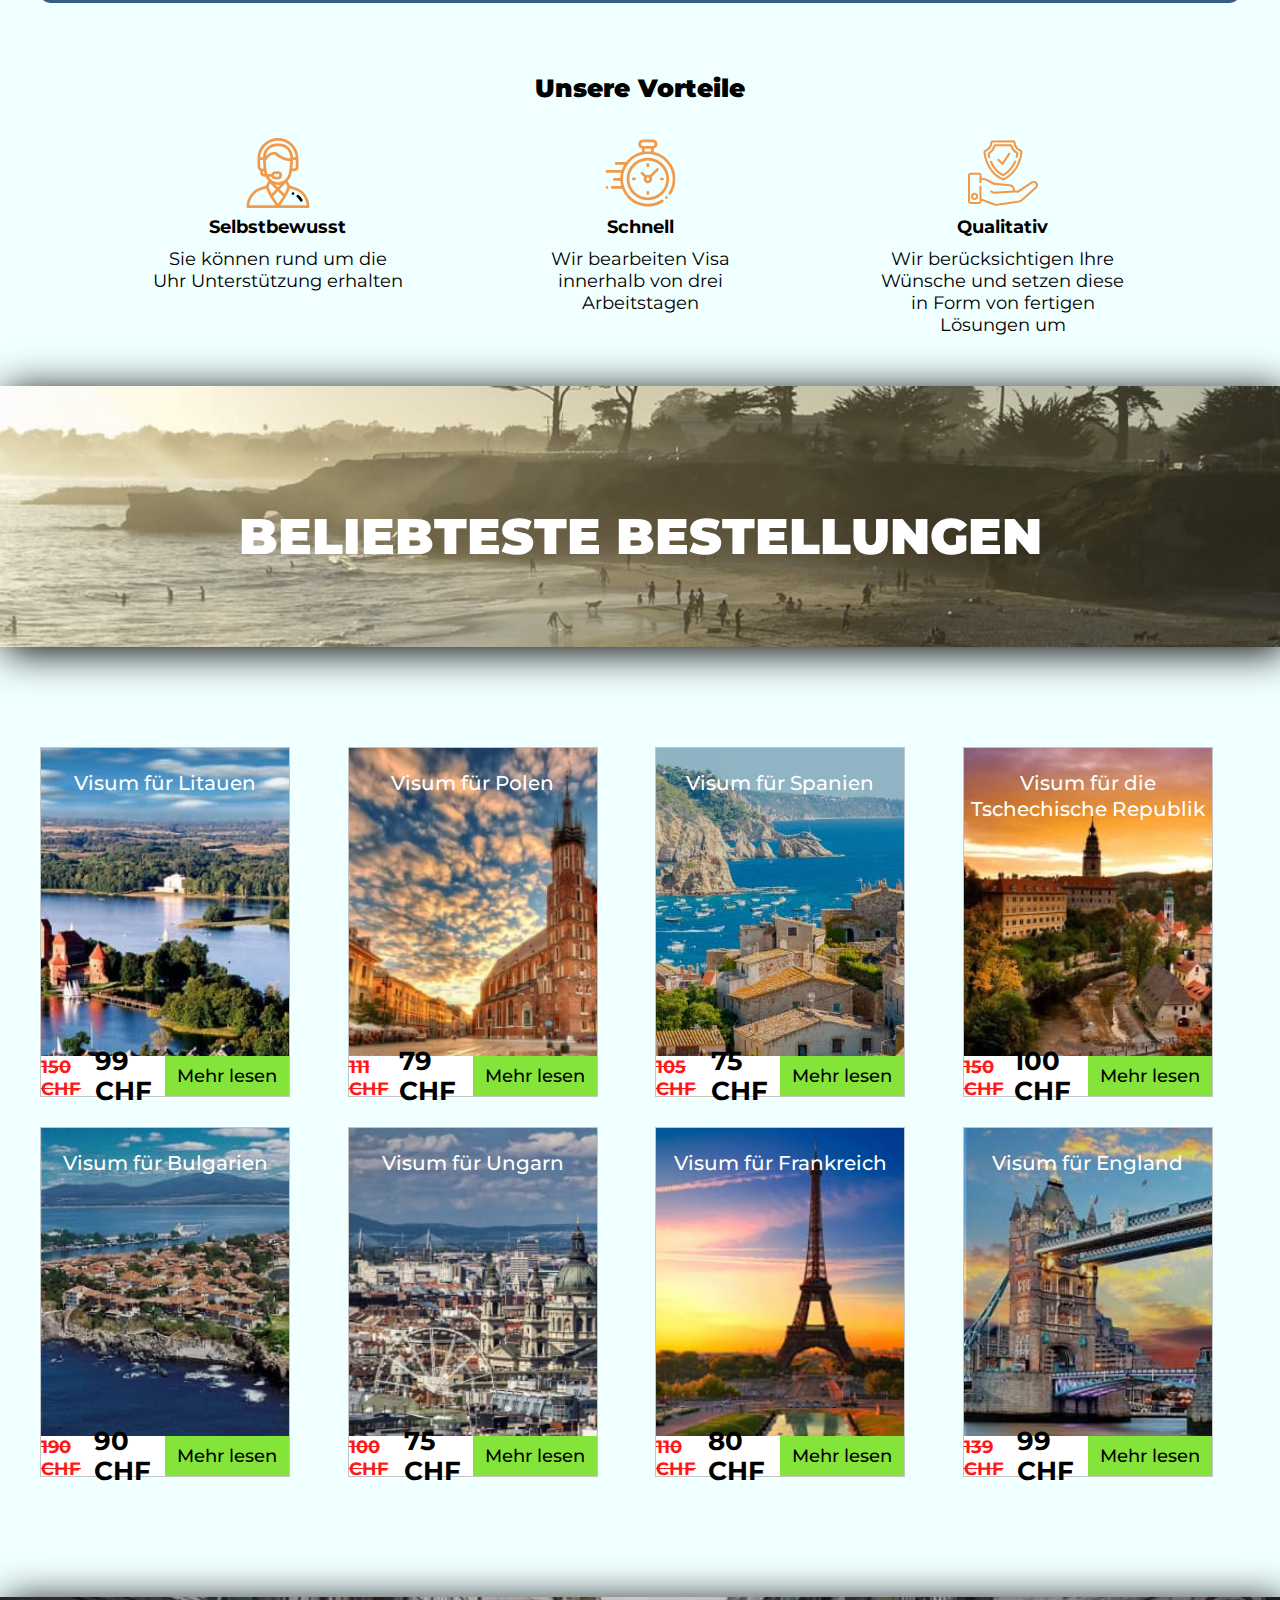
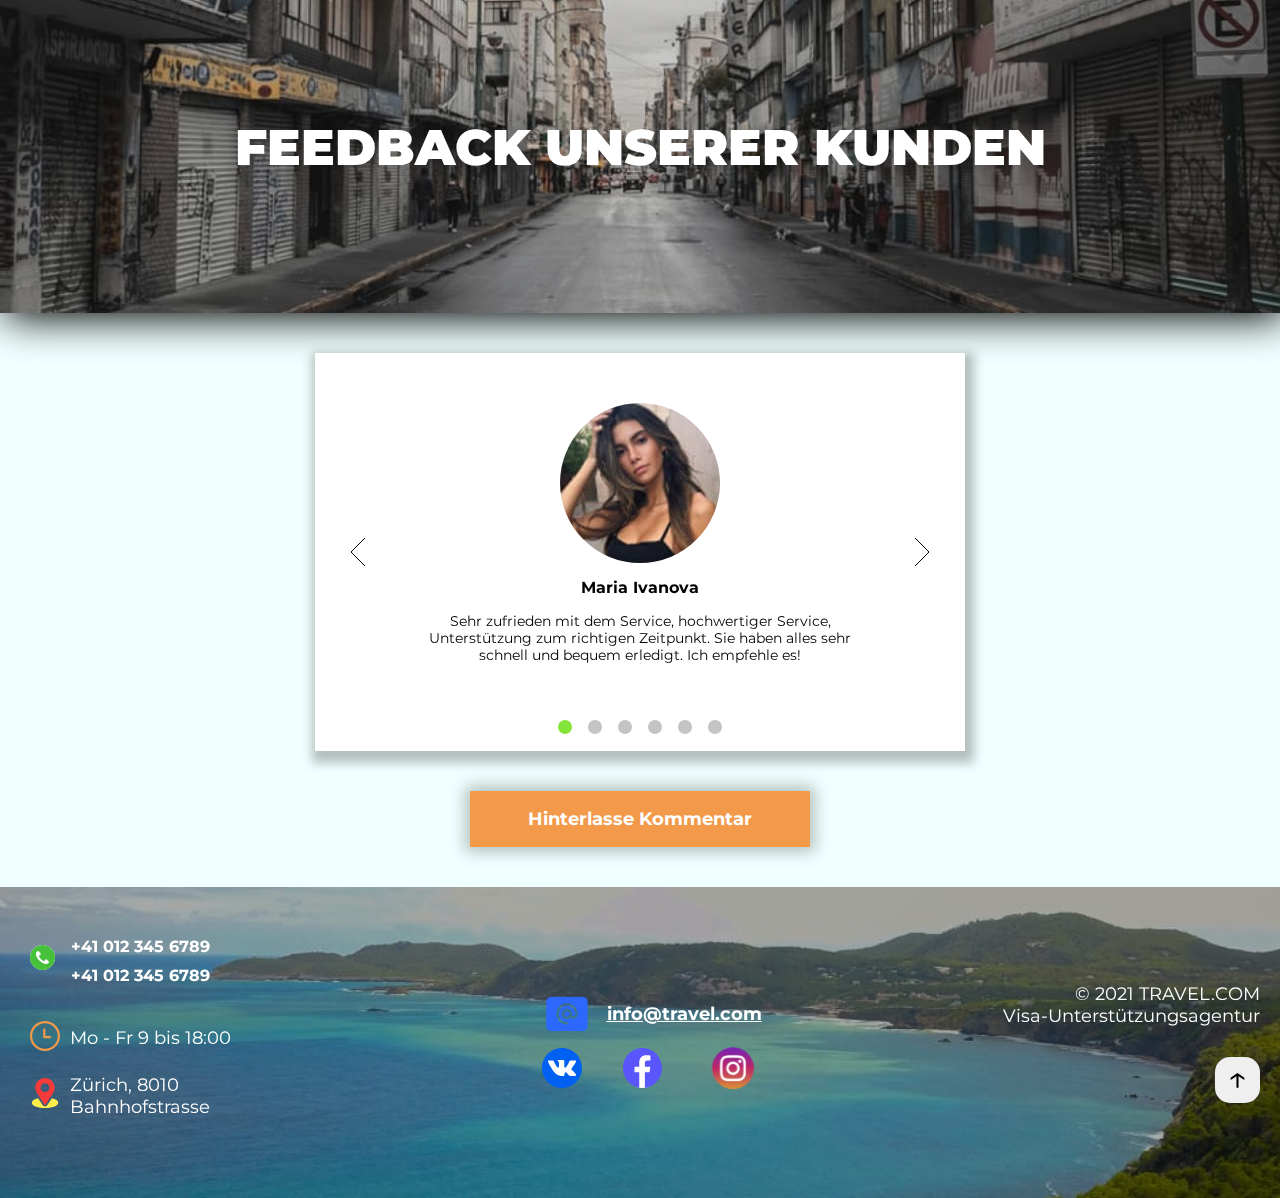
==== commit cf8b8eef: "Update index.html" ====
--- a/index.html
+++ b/index.html
@@ -34,8 +34,8 @@
                   </div>
                </div>
                <div class="header-top__contacts-phone contacts-phone">
-                  <a class="header-top__contacts-phonelink" href="tel:+410123456789">+410123456789</a>
-                  <a class="header-top__contacts-phonelink" href="tel:+410123456789">+410123456789</a>
+                  <a class="header-top__contacts-phonelink" href="tel:+410123456789">+41 012 345 6789</a>
+                  <a class="header-top__contacts-phonelink" href="tel:+410123456789">+41 012 345 6789</a>
                </div>
             </div>
             <button class="header-top__btn">
